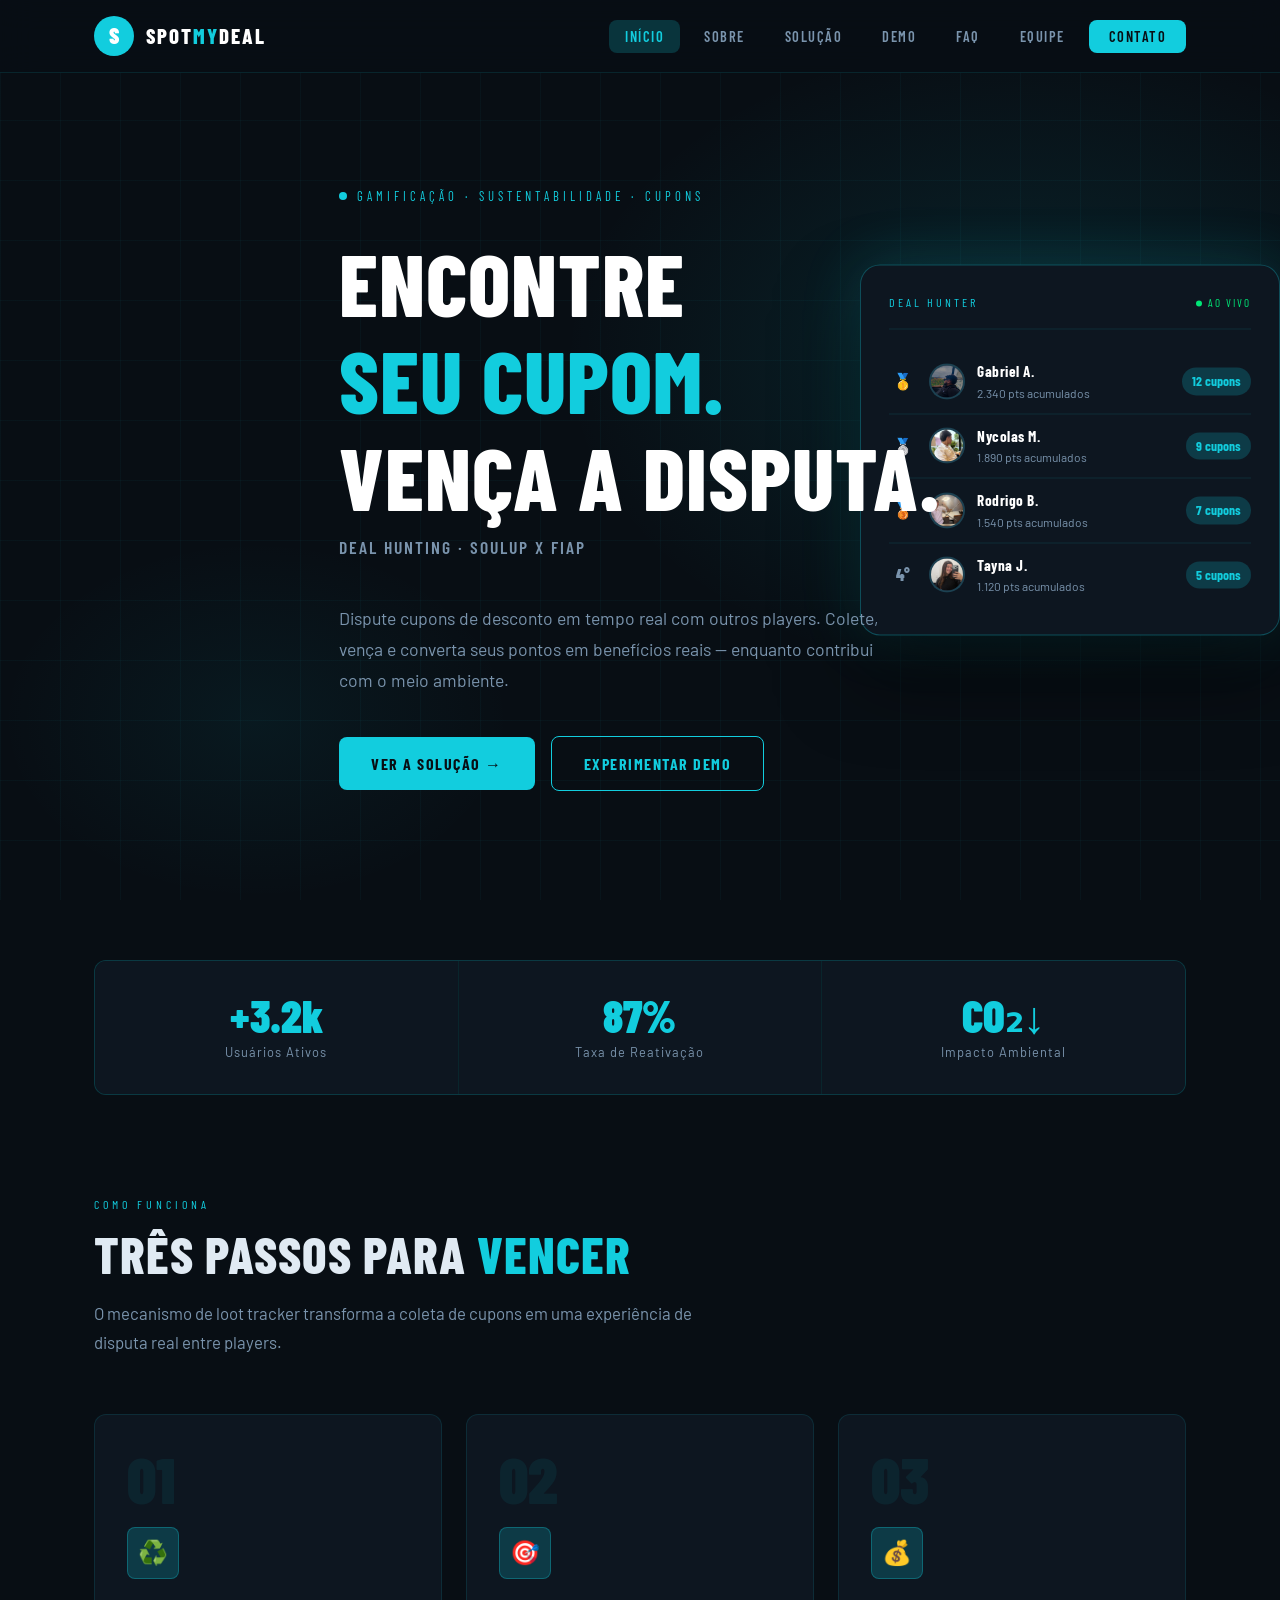
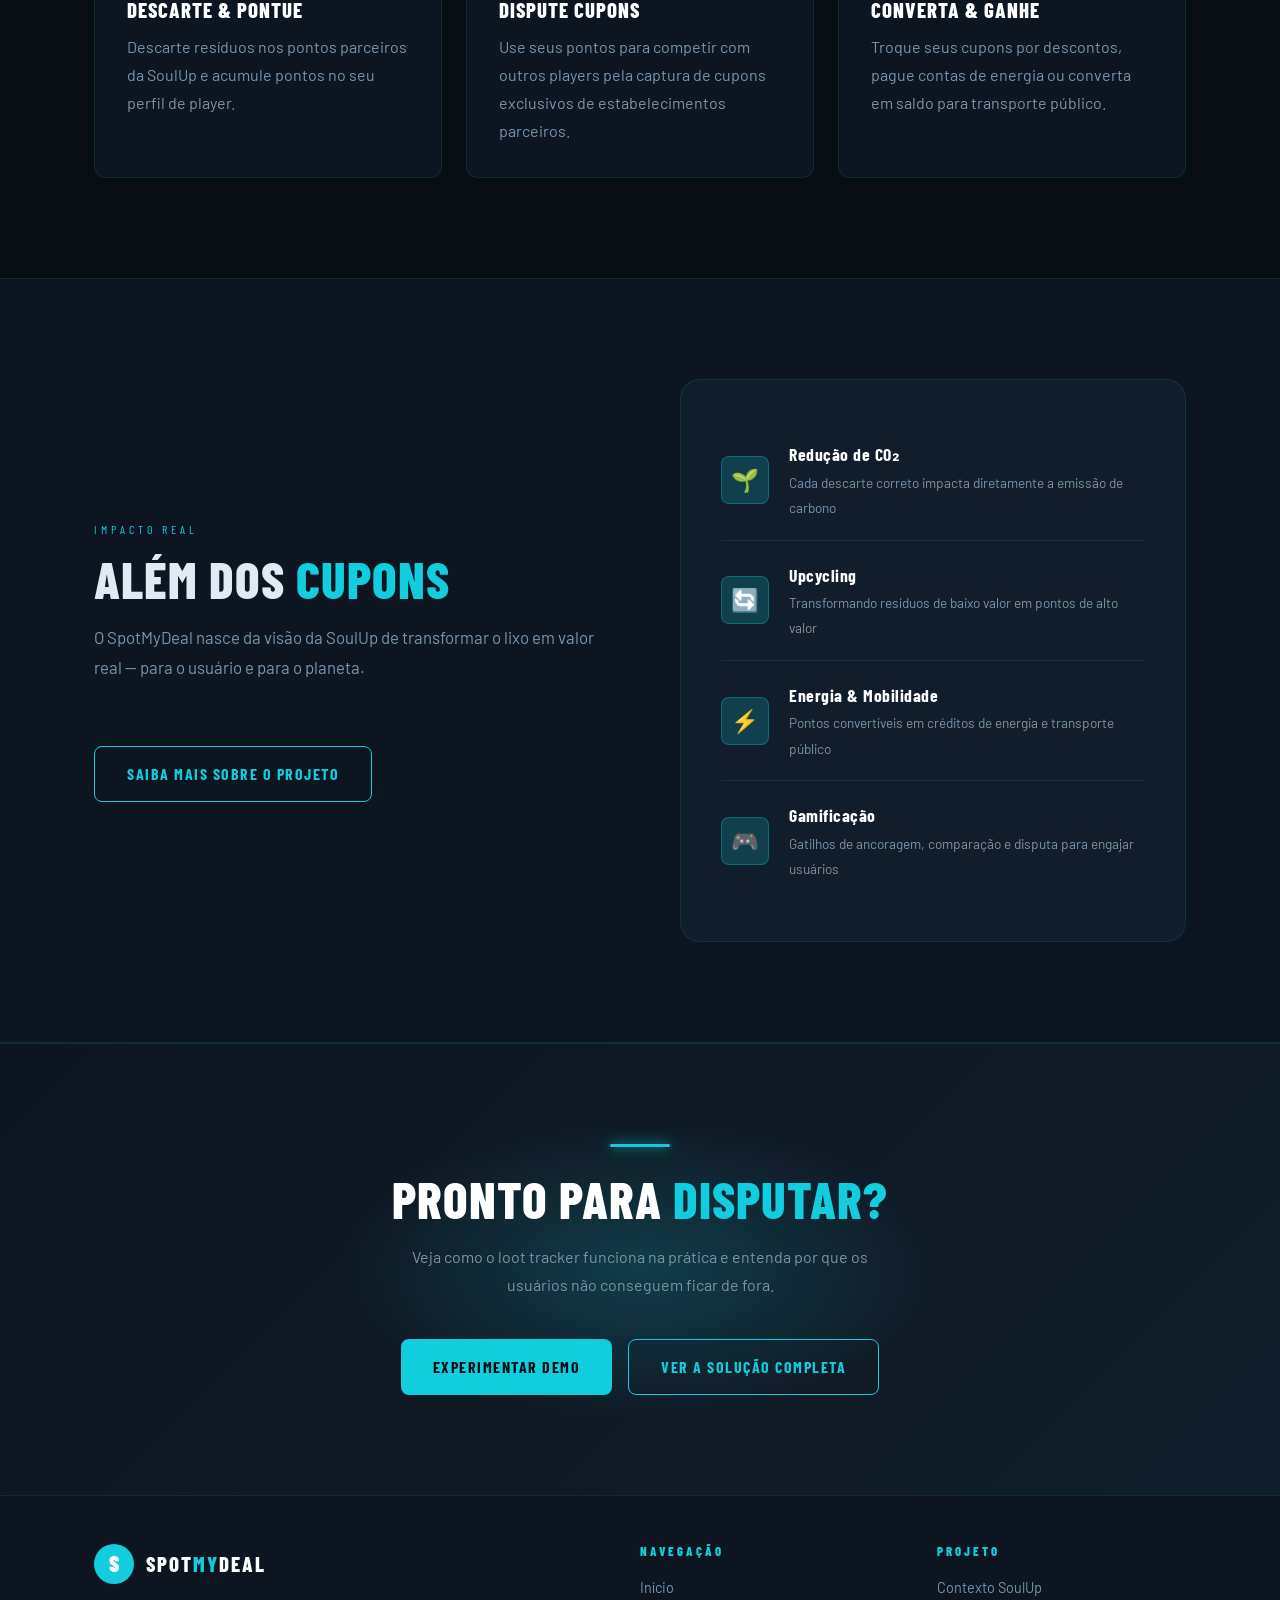
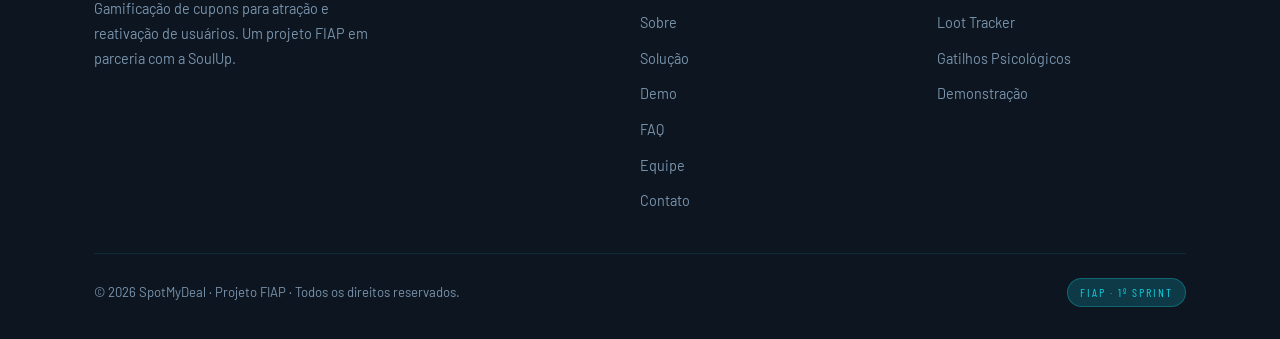
==== index.html @ 205b9bf7 "Feat: correção de pequenos codigos" ====
<!DOCTYPE html>
<html lang="pt-BR">

<head>
  <meta charset="UTF-8" />
  <meta name="viewport" content="width=device-width, initial-scale=1.0" />
  <meta name="description"
    content="SpotMyDeal — Encontre seu cupom. Gamificação de cupons de desconto com loot tracker. Projeto FIAP x SoulUp." />
  <title>SpotMyDeal — Encontre Seu Cupom</title>
  <link rel="stylesheet" href="css/style.css" />
  <link rel="stylesheet" href="css/responsive.css" />
  <style>
    /* === HERO === */
    .hero {
      min-height: 100vh;
      display: flex;
      align-items: center;
      position: relative;
      overflow: hidden;
      background: var(--dark);
      padding-top: 72px;
    }

    .hero-bg {
      position: absolute;
      inset: 0;
      background:
        radial-gradient(ellipse 60% 60% at 80% 40%, rgba(18, 205, 222, 0.12) 0%, transparent 60%),
        radial-gradient(ellipse 40% 40% at 20% 80%, rgba(18, 205, 222, 0.06) 0%, transparent 50%);
      pointer-events: none;
    }

    .hero-grid-bg {
      position: absolute;
      inset: 0;
      background-image:
        linear-gradient(rgba(18, 205, 222, 0.04) 1px, transparent 1px),
        linear-gradient(90deg, rgba(18, 205, 222, 0.04) 1px, transparent 1px);
      background-size: 60px 60px;
      pointer-events: none;
    }

    .hero-content {
      position: relative;
      z-index: 2;
      max-width: 700px;
    }

    .hero-eyebrow {
      display: inline-flex;
      align-items: center;
      gap: 10px;
      margin-bottom: 28px;
    }

    .hero-dot {
      width: 8px;
      height: 8px;
      background: var(--cyan);
      border-radius: 50%;
      animation: pulse 2s infinite;
    }

    @keyframes pulse {

      0%,
      100% {
        box-shadow: 0 0 0 0 var(--cyan-glow-strong);
      }

      50% {
        box-shadow: 0 0 0 8px transparent;
      }
    }

    .hero-eyebrow span {
      font-family: var(--font-display);
      font-size: 0.8rem;
      letter-spacing: 4px;
      color: var(--cyan);
      text-transform: uppercase;
    }

    .hero h1 {
      margin-bottom: 8px;
      color: var(--white);
    }

    .hero h1 .highlight {
      color: var(--cyan);
      position: relative;
    }

    .hero-sub {
      font-size: 1.3rem;
      font-family: var(--font-display);
      font-weight: 600;
      color: var(--text-muted);
      letter-spacing: 2px;
      text-transform: uppercase;
      margin-bottom: 24px;
    }

    .hero p {
      font-size: 1.1rem;
      max-width: 560px;
      margin-bottom: 40px;
    }

    .hero-actions {
      display: flex;
      align-items: center;
      gap: 16px;
      flex-wrap: wrap;
    }

    /* FLOATING CARD */
    .hero-visual {
      position: absolute;
      right: 0;
      top: 50%;
      transform: translateY(-50%);
      width: 420px;
      z-index: 1;
    }

    .loot-card {
      background: var(--dark2);
      border: 1px solid var(--border-strong);
      border-radius: var(--radius-lg);
      padding: 28px;
      box-shadow: 0 40px 80px rgba(0, 0, 0, 0.5), 0 0 60px var(--cyan-glow);
      animation: float 4s ease-in-out infinite;
    }

    @keyframes float {

      0%,
      100% {
        transform: translateY(0);
      }

      50% {
        transform: translateY(-12px);
      }
    }

    .loot-header {
      display: flex;
      align-items: center;
      justify-content: space-between;
      margin-bottom: 20px;
      padding-bottom: 16px;
      border-bottom: 1px solid var(--border);
    }

    .loot-title {
      font-family: var(--font-display);
      font-size: 0.75rem;
      letter-spacing: 3px;
      color: var(--cyan);
      text-transform: uppercase;
    }

    .loot-live {
      display: flex;
      align-items: center;
      gap: 6px;
      font-family: var(--font-display);
      font-size: 0.7rem;
      letter-spacing: 2px;
      color: #00e676;
      text-transform: uppercase;
    }

    .loot-live::before {
      content: '';
      width: 6px;
      height: 6px;
      background: #00e676;
      border-radius: 50%;
      animation: pulse 1.5s infinite;
    }

    .player-row {
      display: flex;
      align-items: center;
      gap: 12px;
      padding: 10px 0;
      border-bottom: 1px solid var(--border);
    }

    .player-row:last-child {
      border-bottom: none;
    }

    .player-rank {
      font-family: var(--font-display);
      font-size: 1rem;
      font-weight: 900;
      width: 28px;
      text-align: center;
    }

    .rank-1 {
      color: #ffd740;
    }

    .rank-2 {
      color: #b0bec5;
    }

    .rank-3 {
      color: #ff8a65;
    }

    .rank-other {
      color: var(--text-muted);
    }

    .player-avatar {
      width: 36px;
      height: 36px;
      border-radius: 50%;
      background: var(--gray);
      border: 2px solid var(--border);
      display: flex;
      align-items: center;
      justify-content: center;
      font-family: var(--font-display);
      font-size: 0.9rem;
      font-weight: 700;
      color: var(--cyan);
      flex-shrink: 0;
    }

    .player-info {
      flex: 1;
    }

    .player-name {
      font-family: var(--font-display);
      font-size: 0.95rem;
      font-weight: 700;
      color: var(--white);
      letter-spacing: 0.5px;
    }

    .player-pts {
      font-size: 0.75rem;
      color: var(--text-muted);
    }

    .player-cupons {
      font-family: var(--font-display);
      font-size: 0.85rem;
      font-weight: 700;
      color: var(--cyan);
      background: var(--cyan-glow);
      padding: 3px 10px;
      border-radius: 20px;
      white-space: nowrap;
    }

    /* STATS */
    .hero-stats {
      display: grid;
      grid-template-columns: repeat(3, 1fr);
      gap: 1px;
      background: var(--border);
      border: 1px solid var(--border);
      border-radius: var(--radius);
      overflow: hidden;
      margin-top: 60px;
    }

    .stat-item {
      background: var(--dark2);
      padding: 32px 24px;
      text-align: center;
    }

    .stat-num {
      font-family: var(--font-display);
      font-size: 2.8rem;
      font-weight: 900;
      color: var(--cyan);
      line-height: 1;
      display: block;
    }

    .stat-label {
      font-size: 0.8rem;
      color: var(--text-muted);
      letter-spacing: 1px;
      margin-top: 4px;
      display: block;
    }

    /* COMO FUNCIONA */
    .how-grid {
      display: grid;
      grid-template-columns: repeat(3, 1fr);
      gap: 24px;
    }

    .how-card {
      background: var(--dark2);
      border: 1px solid var(--border);
      border-radius: var(--radius);
      padding: 32px;
      position: relative;
      overflow: hidden;
      transition: all var(--transition);
    }

    .how-card::before {
      content: '';
      position: absolute;
      top: 0;
      left: 0;
      right: 0;
      height: 2px;
      background: var(--cyan);
      transform: scaleX(0);
      transition: transform var(--transition);
    }

    .how-card:hover::before {
      transform: scaleX(1);
    }

    .how-card:hover {
      border-color: var(--border-strong);
      transform: translateY(-4px);
    }

    .how-num {
      font-family: var(--font-display);
      font-size: 4rem;
      font-weight: 900;
      color: rgba(18, 205, 222, 0.08);
      line-height: 1;
      margin-bottom: 16px;
    }

    .how-card h3 {
      font-size: 1.3rem;
      margin-bottom: 12px;
      color: var(--white);
    }

    /* IMPACTO */
    .impact-section {
      background: var(--dark2);
      border-top: 1px solid var(--border);
      border-bottom: 1px solid var(--border);
    }

    .impact-grid {
      display: grid;
      grid-template-columns: 1fr 1fr;
      gap: 80px;
      align-items: center;
    }

    .impact-visual {
      background: var(--dark3);
      border: 1px solid var(--border);
      border-radius: var(--radius-lg);
      padding: 40px;
    }

    .impact-item {
      display: flex;
      align-items: center;
      gap: 20px;
      padding: 20px 0;
      border-bottom: 1px solid var(--border);
    }

    .impact-item:last-child {
      border-bottom: none;
    }

    .impact-icon {
      width: 48px;
      height: 48px;
      background: var(--cyan-glow);
      border: 1px solid var(--border-strong);
      border-radius: var(--radius-sm);
      display: flex;
      align-items: center;
      justify-content: center;
      font-size: 1.4rem;
      flex-shrink: 0;
    }

    .impact-info strong {
      display: block;
      font-family: var(--font-display);
      font-size: 1.1rem;
      font-weight: 700;
      color: var(--white);
      letter-spacing: 0.5px;
    }

    .impact-info span {
      font-size: 0.85rem;
      color: var(--text-muted);
    }

    /* CTA FINAL */
    .cta-section {
      background: linear-gradient(135deg, var(--dark2) 0%, var(--dark3) 100%);
      border-top: 1px solid var(--border);
      text-align: center;
      position: relative;
      overflow: hidden;
    }

    .cta-section::before {
      content: '';
      position: absolute;
      top: 50%;
      left: 50%;
      transform: translate(-50%, -50%);
      width: 600px;
      height: 300px;
      background: radial-gradient(ellipse, var(--cyan-glow) 0%, transparent 70%);
      pointer-events: none;
    }

    .cta-section .container {
      position: relative;
      z-index: 1;
    }

    @media (max-width: 991px) {
      .hero-visual {
        display: none;
      }

      .how-grid {
        grid-template-columns: 1fr;
      }

      .impact-grid {
        grid-template-columns: 1fr;
        gap: 40px;
      }

      .hero-stats {
        grid-template-columns: 1fr;
      }
    }

    @media (max-width: 480px) {
      .hero-stats {
        grid-template-columns: 1fr;
      }
    }
  </style>
</head>

<body>

  <!-- NAVBAR -->
  <nav class="navbar">
    <div class="container">
      <div class="navbar-inner">
        <a href="index.html" class="nav-logo">
          <div class="nav-logo-icon">S</div>
          <span class="nav-logo-text">Spot<span>My</span>Deal</span>
        </a>
        <ul class="nav-links">
          <li><a href="index.html" class="active">Início</a></li>
          <li><a href="sobre.html">Sobre</a></li>
          <li><a href="solucao.html">Solução</a></li>
          <li><a href="demo.html">Demo</a></li>
          <li><a href="faq.html">FAQ</a></li>
          <li><a href="integrantes.html">Equipe</a></li>
          <li><a href="contato.html" class="nav-cta">Contato</a></li>
        </ul>
        <button class="hamburger" aria-label="Menu">
          <span></span><span></span><span></span>
        </button>
      </div>
    </div>
    <div class="mobile-nav">
      <a href="index.html">Início</a>
      <a href="sobre.html">Sobre</a>
      <a href="solucao.html">Solução</a>
      <a href="demo.html">Demo</a>
      <a href="faq.html">FAQ</a>
      <a href="integrantes.html">Equipe</a>
      <a href="contato.html">Contato</a>
    </div>
  </nav>

  <main>

    <!-- HERO -->
    <section class="hero">
      <div class="hero-bg"></div>
      <div class="hero-grid-bg"></div>
      <div class="container">
        <div class="hero-content">
          <div class="hero-eyebrow">
            <div class="hero-dot"></div>
            <span>Gamificação · Sustentabilidade · Cupons</span>
          </div>
          <h1>Encontre<br><span class="highlight">Seu Cupom.</span><br>Vença a Disputa.</h1>
          <p class="hero-sub">DEAL HUNTING · SoulUp x FIAP</p>
          <p>Dispute cupons de desconto em tempo real com outros players. Colete, vença e converta seus pontos em
            benefícios reais — enquanto contribui com o meio ambiente.</p>
          <div class="hero-actions">
            <a href="solucao.html" class="btn btn-primary">Ver a Solução →</a>
            <a href="demo.html" class="btn btn-outline">Experimentar Demo</a>
          </div>
        </div>

        <!-- Floating leaderboard card -->
        <div class="hero-visual">
          <div class="loot-card">
            <div class="loot-header">
              <span class="loot-title">Deal Hunter</span>
              <span class="loot-live">Ao vivo</span>
            </div>
            <div class="player-row">
              <span class="player-rank rank-1">🥇</span>
              <img class="player-avatar" src="img/EU.jpeg" alt="Avatar do usuário">
              <div class="player-info">
                <div class="player-name">Gabriel A.</div>
                <div class="player-pts">2.340 pts acumulados</div>
              </div>

              <span class="player-cupons">12 cupons</span>
            </div>
            <div class="player-row">
              <span class="player-rank rank-2">🥈</span>
              <img class="player-avatar" src="img/escobar.png" alt="Avatar do usuário">
              <div class="player-info">
                <div class="player-name">Nycolas M.</div>
                <div class="player-pts">1.890 pts acumulados</div>
              </div>
              <span class="player-cupons">9 cupons</span>
            </div>
            <div class="player-row">
              <span class="player-rank rank-3">🥉</span>
              <img class="player-avatar" src="img/rodrigo.png" alt="Avatar do usuário">
              <div class="player-info">
                <div class="player-name">Rodrigo B.</div>
                <div class="player-pts">1.540 pts acumulados</div>
              </div>
              <span class="player-cupons">7 cupons</span>
            </div>
            <div class="player-row">
              <span class="player-rank rank-other">4°</span>
              <img class="player-avatar" src="img/tay.png" alt="Avatar do usuário">
              <div class="player-info">
                <div class="player-name">Tayna J.</div>
                <div class="player-pts">1.120 pts acumulados</div>
              </div>
              <span class="player-cupons">5 cupons</span>
            </div>
          </div>
        </div>
      </div>
    </section>

    <!-- STATS -->
    <section style="padding: 0;">
      <div class="container">
        <div class="hero-stats">
          <div class="stat-item">
            <span class="stat-num">+3.2k</span>
            <span class="stat-label">Usuários Ativos</span>
          </div>
          <div class="stat-item">
            <span class="stat-num">87%</span>
            <span class="stat-label">Taxa de Reativação</span>
          </div>
          <div class="stat-item">
            <span class="stat-num">CO₂↓</span>
            <span class="stat-label">Impacto Ambiental</span>
          </div>
        </div>
      </div>
    </section>

    <!-- COMO FUNCIONA -->
    <section class="section">
      <div class="container">
        <span class="section-label">Como funciona</span>
        <h2 class="section-title">Três passos para <span>vencer</span></h2>
        <p class="section-desc">O mecanismo de loot tracker transforma a coleta de cupons em uma experiência de disputa
          real entre players.</p>
        <div class="how-grid grid-3">
          <div class="how-card">
            <div class="how-num">01</div>
            <div class="card-icon">♻️</div>
            <h3>Descarte & Pontue</h3>
            <p>Descarte resíduos nos pontos parceiros da SoulUp e acumule pontos no seu perfil de player.</p>
          </div>
          <div class="how-card">
            <div class="how-num">02</div>
            <div class="card-icon">🎯</div>
            <h3>Dispute Cupons</h3>
            <p>Use seus pontos para competir com outros players pela captura de cupons exclusivos de estabelecimentos
              parceiros.</p>
          </div>
          <div class="how-card">
            <div class="how-num">03</div>
            <div class="card-icon">💰</div>
            <h3>Converta & Ganhe</h3>
            <p>Troque seus cupons por descontos, pague contas de energia ou converta em saldo para transporte público.
            </p>
          </div>
        </div>
      </div>
    </section>

    <!-- IMPACTO REAL -->
    <section class="section impact-section">
      <div class="container">
        <div class="impact-grid">
          <div>
            <span class="section-label">Impacto Real</span>
            <h2 class="section-title">Além dos <span>cupons</span></h2>
            <p class="section-desc">O SpotMyDeal nasce da visão da SoulUp de transformar o lixo em valor real — para o
              usuário e para o planeta.</p>
            <a href="sobre.html" class="btn btn-outline" style="margin-top: 8px;">Saiba mais sobre o projeto</a>
          </div>
          <div class="impact-visual">
            <div class="impact-item">
              <div class="impact-icon">🌱</div>
              <div class="impact-info">
                <strong>Redução de CO₂</strong>
                <span>Cada descarte correto impacta diretamente a emissão de carbono</span>
              </div>
            </div>
            <div class="impact-item">
              <div class="impact-icon">🔄</div>
              <div class="impact-info">
                <strong>Upcycling</strong>
                <span>Transformando resíduos de baixo valor em pontos de alto valor</span>
              </div>
            </div>
            <div class="impact-item">
              <div class="impact-icon">⚡</div>
              <div class="impact-info">
                <strong>Energia & Mobilidade</strong>
                <span>Pontos convertíveis em créditos de energia e transporte público</span>
              </div>
            </div>
            <div class="impact-item">
              <div class="impact-icon">🎮</div>
              <div class="impact-info">
                <strong>Gamificação</strong>
                <span>Gatilhos de ancoragem, comparação e disputa para engajar usuários</span>
              </div>
            </div>
          </div>
        </div>
      </div>
    </section>

    <!-- CTA FINAL -->
    <section class="section cta-section">
      <div class="container">
        <div class="glow-line" style="margin: 0 auto 24px;"></div>
        <h2 class="section-title" style="color: var(--white);">Pronto para <span>disputar?</span></h2>
        <p style="margin: 0 auto 40px; max-width: 500px;">Veja como o loot tracker funciona na prática e entenda por que
          os usuários não conseguem ficar de fora.</p>
        <div style="display: flex; gap: 16px; justify-content: center; flex-wrap: wrap;">
          <a href="demo.html" class="btn btn-primary">Experimentar Demo</a>
          <a href="solucao.html" class="btn btn-outline">Ver a Solução Completa</a>
        </div>
      </div>
    </section>

  </main>

  <!-- FOOTER -->
  <footer>
    <div class="container">
      <div class="footer-grid">
        <div class="footer-brand">
          <a href="index.html" class="nav-logo" style="margin-bottom: 0;">
            <div class="nav-logo-icon">S</div>
            <span class="nav-logo-text">Spot<span>My</span>Deal</span>
          </a>
          <p>Gamificação de cupons para atração e reativação de usuários. Um projeto FIAP em parceria com a SoulUp.</p>
        </div>
        <div class="footer-col">
          <h4>Navegação</h4>
          <ul>
            <li><a href="index.html">Início</a></li>
            <li><a href="sobre.html">Sobre</a></li>
            <li><a href="solucao.html">Solução</a></li>
            <li><a href="demo.html">Demo</a></li>
            <li><a href="faq.html">FAQ</a></li>
            <li><a href="integrantes.html">Equipe</a></li>
            <li><a href="contato.html">Contato</a></li>
          </ul>
        </div>
        <div class="footer-col">
          <h4>Projeto</h4>
          <ul>
            <li><a href="sobre.html#contexto">Contexto SoulUp</a></li>
            <li><a href="solucao.html#mecanismo">Loot Tracker</a></li>
            <li><a href="solucao.html#gatilhos">Gatilhos Psicológicos</a></li>
            <li><a href="demo.html">Demonstração</a></li>
          </ul>
        </div>
      </div>
      <div class="footer-bottom">
        <p style="color: var(--text-muted);">© 2026 SpotMyDeal · Projeto FIAP · Todos os direitos reservados.</p>
        <span class="footer-badge">FIAP · 1º SPRINT</span>
      </div>
    </div>
  </footer>

  <script src="js/main.js"></script>
</body>

</html>
---- css/style.css ----
/* ============================================
   SPOTMYDEAL — Global Styles
   Paleta: #12cdde (ciano) + #ffffff (branco)
   Fundo: #080e14 (dark navy)
   ============================================ */

@import url('https://fonts.googleapis.com/css2?family=Barlow+Condensed:wght@400;600;700;800;900&family=Barlow:wght@300;400;500;600&display=swap');

/* === VARIÁVEIS === */
:root {
  --cyan: #12cdde;
  --cyan-dark: #0ea8b7;
  --cyan-glow: rgba(18, 205, 222, 0.2);
  --cyan-glow-strong: rgba(18, 205, 222, 0.4);
  --white: #ffffff;
  --dark: #080e14;
  --dark2: #0d1620;
  --dark3: #111d2a;
  --dark4: #162030;
  --gray: #1e2d3d;
  --gray2: #2a3f55;
  --text: #e0eaf3;
  --text-muted: #7a94ad;
  --border: rgba(18, 205, 222, 0.12);
  --border-strong: rgba(18, 205, 222, 0.3);

  --font-display: 'Barlow Condensed', sans-serif;
  --font-body: 'Barlow', sans-serif;

  --radius: 12px;
  --radius-sm: 8px;
  --radius-lg: 20px;
  --transition: 0.25s ease;
}

/* === RESET === */
*, *::before, *::after {
  margin: 0;
  padding: 0;
  box-sizing: border-box;
}

html { scroll-behavior: smooth; }

body {
  font-family: var(--font-body);
  background: var(--dark);
  color: var(--text);
  line-height: 1.6;
  overflow-x: hidden;
}

img { max-width: 100%; display: block; }
a { text-decoration: none; color: inherit; }
ul { list-style: none; }

/* === TIPOGRAFIA === */
h1, h2, h3, h4 {
  font-family: var(--font-display);
  font-weight: 800;
  line-height: 1.1;
  text-transform: uppercase;
  letter-spacing: 1px;
}

h1 { font-size: clamp(2.8rem, 7vw, 5.5rem); }
h2 { font-size: clamp(2rem, 4vw, 3.2rem); }
h3 { font-size: clamp(1.4rem, 2.5vw, 2rem); }
h4 { font-size: 1.2rem; }

p { font-size: 1rem; color: var(--text-muted); line-height: 1.75; }

/* === UTILITÁRIOS === */
.container {
  max-width: 1140px;
  margin: 0 auto;
  padding: 0 24px;
}

.section {
  padding: 100px 0;
}

.section-label {
  font-family: var(--font-display);
  font-size: 0.75rem;
  letter-spacing: 4px;
  color: var(--cyan);
  text-transform: uppercase;
  margin-bottom: 12px;
  display: block;
}

.section-title {
  margin-bottom: 16px;
}

.section-title span { color: var(--cyan); }

.section-desc {
  font-size: 1.05rem;
  max-width: 600px;
  margin-bottom: 56px;
}

.text-center { text-align: center; }
.text-center .section-desc { margin-left: auto; margin-right: auto; }

/* === BOTÕES === */
.btn {
  display: inline-flex;
  align-items: center;
  gap: 10px;
  padding: 14px 32px;
  border-radius: var(--radius-sm);
  font-family: var(--font-display);
  font-size: 1rem;
  font-weight: 700;
  letter-spacing: 1.5px;
  text-transform: uppercase;
  cursor: pointer;
  border: none;
  transition: all var(--transition);
}

.btn-primary {
  background: var(--cyan);
  color: var(--dark);
}

.btn-primary:hover {
  background: var(--white);
  transform: translateY(-2px);
  box-shadow: 0 0 30px var(--cyan-glow-strong);
}

.btn-outline {
  background: transparent;
  color: var(--cyan);
  border: 1.5px solid var(--cyan);
}

.btn-outline:hover {
  background: var(--cyan-glow);
  transform: translateY(-2px);
}

/* === NAVBAR === */
.navbar {
  position: fixed;
  top: 0;
  left: 0;
  right: 0;
  z-index: 1000;
  background: rgba(8, 14, 20, 0.9);
  backdrop-filter: blur(16px);
  border-bottom: 1px solid var(--border);
  transition: all var(--transition);
}

.navbar-inner {
  display: flex;
  align-items: center;
  justify-content: space-between;
  height: 72px;
}

.nav-logo {
  display: flex;
  align-items: center;
  gap: 12px;
}

.nav-logo-icon {
  width: 40px;
  height: 40px;
  background: var(--cyan);
  border-radius: 50%;
  display: flex;
  align-items: center;
  justify-content: center;
  font-family: var(--font-display);
  font-size: 1.4rem;
  font-weight: 900;
  color: var(--white);
}

.nav-logo-text {
  font-family: var(--font-display);
  font-size: 1.3rem;
  font-weight: 800;
  letter-spacing: 2px;
  color: var(--white);
  text-transform: uppercase;
}

.nav-logo-text span { color: var(--cyan); }

.nav-links {
  display: flex;
  align-items: center;
  gap: 8px;
}

.nav-links a {
  padding: 8px 16px;
  font-family: var(--font-display);
  font-size: 0.9rem;
  font-weight: 600;
  letter-spacing: 1.5px;
  text-transform: uppercase;
  color: var(--text-muted);
  border-radius: var(--radius-sm);
  transition: all var(--transition);
}

.nav-links a:hover,
.nav-links a.active {
  color: var(--cyan);
  background: var(--cyan-glow);
}

.nav-cta {
  background: var(--cyan) !important;
  color: var(--dark) !important;
  padding: 8px 20px !important;
}

.nav-cta:hover {
  background: var(--white) !important;
  transform: none;
}

/* HAMBURGUER */
.hamburger {
  display: none;
  flex-direction: column;
  gap: 5px;
  cursor: pointer;
  padding: 8px;
  background: none;
  border: none;
}

.hamburger span {
  display: block;
  width: 24px;
  height: 2px;
  background: var(--cyan);
  border-radius: 2px;
  transition: all var(--transition);
}

.hamburger.open span:nth-child(1) { transform: translateY(7px) rotate(45deg); }
.hamburger.open span:nth-child(2) { opacity: 0; }
.hamburger.open span:nth-child(3) { transform: translateY(-7px) rotate(-45deg); }

/* MOBILE NAV */
.mobile-nav {
  display: none;
  flex-direction: column;
  background: var(--dark2);
  border-top: 1px solid var(--border);
  padding: 16px 24px;
  gap: 4px;
}

.mobile-nav.open { display: flex; }

.mobile-nav a {
  padding: 12px 16px;
  font-family: var(--font-display);
  font-size: 1rem;
  font-weight: 700;
  letter-spacing: 2px;
  text-transform: uppercase;
  color: var(--text-muted);
  border-radius: var(--radius-sm);
  transition: all var(--transition);
}

.mobile-nav a:hover { color: var(--cyan); background: var(--cyan-glow); }

/* === FOOTER === */
footer {
  background: var(--dark2);
  border-top: 1px solid var(--border);
  padding: 48px 0 32px;
}

.footer-grid {
  display: grid;
  grid-template-columns: 2fr 1fr 1fr;
  gap: 48px;
  margin-bottom: 40px;
}

.footer-brand p {
  margin-top: 12px;
  font-size: 0.9rem;
  max-width: 280px;
}

.footer-col h4 {
  font-size: 0.8rem;
  letter-spacing: 3px;
  color: var(--cyan);
  margin-bottom: 16px;
  text-transform: uppercase;
}

.footer-col ul { display: flex; flex-direction: column; gap: 10px; }

.footer-col ul li a {
  font-size: 0.9rem;
  color: var(--text-muted);
  transition: color var(--transition);
}

.footer-col ul li a:hover { color: var(--cyan); }

.footer-bottom {
  border-top: 1px solid var(--border);
  padding-top: 24px;
  display: flex;
  align-items: center;
  justify-content: space-between;
  flex-wrap: wrap;
  gap: 12px;
}

.footer-bottom p { font-size: 0.82rem; margin: 0; }

.footer-badge {
  font-family: var(--font-display);
  font-size: 0.75rem;
  letter-spacing: 2px;
  color: var(--cyan);
  background: var(--cyan-glow);
  border: 1px solid var(--border-strong);
  padding: 4px 12px;
  border-radius: 20px;
}

/* === CARDS === */
.card {
  background: var(--dark2);
  border: 1px solid var(--border);
  border-radius: var(--radius);
  padding: 32px;
  transition: all var(--transition);
}

.card:hover {
  border-color: var(--border-strong);
  transform: translateY(-4px);
  box-shadow: 0 20px 40px rgba(0,0,0,0.3), 0 0 30px var(--cyan-glow);
}

.card-icon {
  width: 52px;
  height: 52px;
  background: var(--cyan-glow);
  border: 1px solid var(--border-strong);
  border-radius: var(--radius-sm);
  display: flex;
  align-items: center;
  justify-content: center;
  font-size: 1.5rem;
  margin-bottom: 20px;
}

/* === GLOW LINE === */
.glow-line {
  width: 60px;
  height: 3px;
  background: var(--cyan);
  border-radius: 2px;
  box-shadow: 0 0 12px var(--cyan);
  margin-bottom: 24px;
}

/* === BADGE === */
.badge {
  display: inline-flex;
  align-items: center;
  gap: 6px;
  padding: 6px 14px;
  background: var(--cyan-glow);
  border: 1px solid var(--border-strong);
  border-radius: 20px;
  font-family: var(--font-display);
  font-size: 0.75rem;
  font-weight: 700;
  letter-spacing: 2px;
  color: var(--cyan);
  text-transform: uppercase;
}

/* === PAGE HERO (interno) === */
.page-hero {
  padding: 160px 0 80px;
  background: linear-gradient(180deg, var(--dark2) 0%, var(--dark) 100%);
  border-bottom: 1px solid var(--border);
  position: relative;
  overflow: hidden;
}

.page-hero::before {
  content: '';
  position: absolute;
  top: -100px;
  right: -100px;
  width: 500px;
  height: 500px;
  background: radial-gradient(circle, var(--cyan-glow) 0%, transparent 70%);
  pointer-events: none;
}
---- css/responsive.css ----
/* ============================================
   SPOTMYDEAL — Responsividade
   Mobile: até 480px
   Tablet: 481px – 991px
   Desktop: 992px+
   ============================================ */

/* === TABLET (≥ 768px) === */
@media (max-width: 991px) {

  .section { padding: 72px 0; }

  /* FOOTER */
  .footer-grid {
    grid-template-columns: 1fr 1fr;
    gap: 32px;
  }

  .footer-brand { grid-column: 1 / -1; }

  /* NAVBAR */
  .nav-links { display: none; }
  .hamburger { display: flex; }

  /* GRIDS */
  .grid-3 { grid-template-columns: 1fr 1fr !important; }
  .grid-4 { grid-template-columns: 1fr 1fr !important; }
}

/* === MOBILE (≤ 480px) === */
@media (max-width: 480px) {

  .container { padding: 0 16px; }
  .section { padding: 56px 0; }

  h1 { font-size: 2.4rem; }
  h2 { font-size: 1.9rem; }
  h3 { font-size: 1.3rem; }

  /* FOOTER */
  .footer-grid { grid-template-columns: 1fr; gap: 24px; }
  .footer-bottom { flex-direction: column; text-align: center; }

  /* GRIDS */
  .grid-2,
  .grid-3,
  .grid-4 { grid-template-columns: 1fr !important; }

  /* HERO BUTTONS */
  .hero-actions {
    flex-direction: column;
    align-items: flex-start;
  }

  /* CARD */
  .card { padding: 24px; }

  /* INTEGRANTES */
  .member-links { flex-direction: column; }

  /* CONTATO */
  .contact-grid { grid-template-columns: 1fr !important; }

  /* FAQ */
  .faq-question { font-size: 1rem; }

  /* SOLUÇÃO */
  .loot-demo { grid-template-columns: 1fr !important; }
  .steps-grid { grid-template-columns: 1fr !important; }
}

/* === DESKTOP LARGE (≥ 1300px) === */
@media (min-width: 1300px) {
  .container { max-width: 1240px; }
}
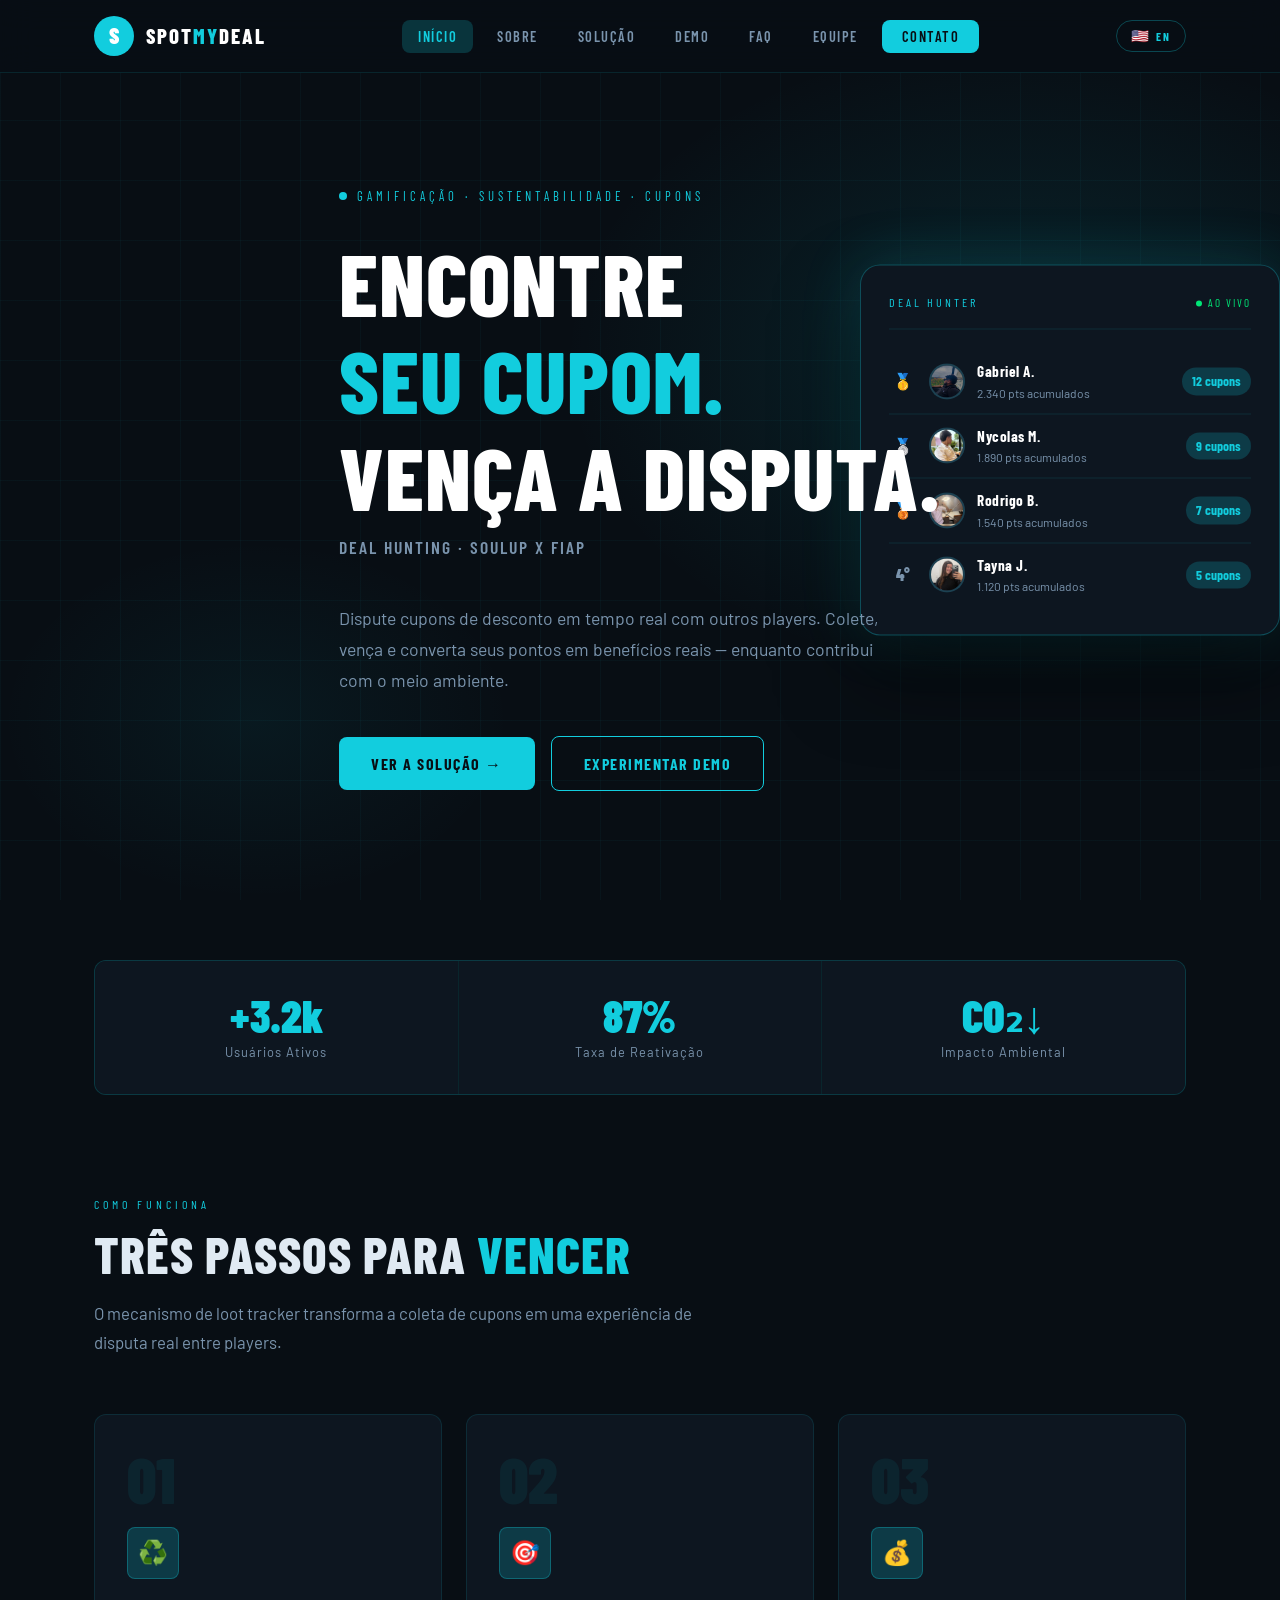
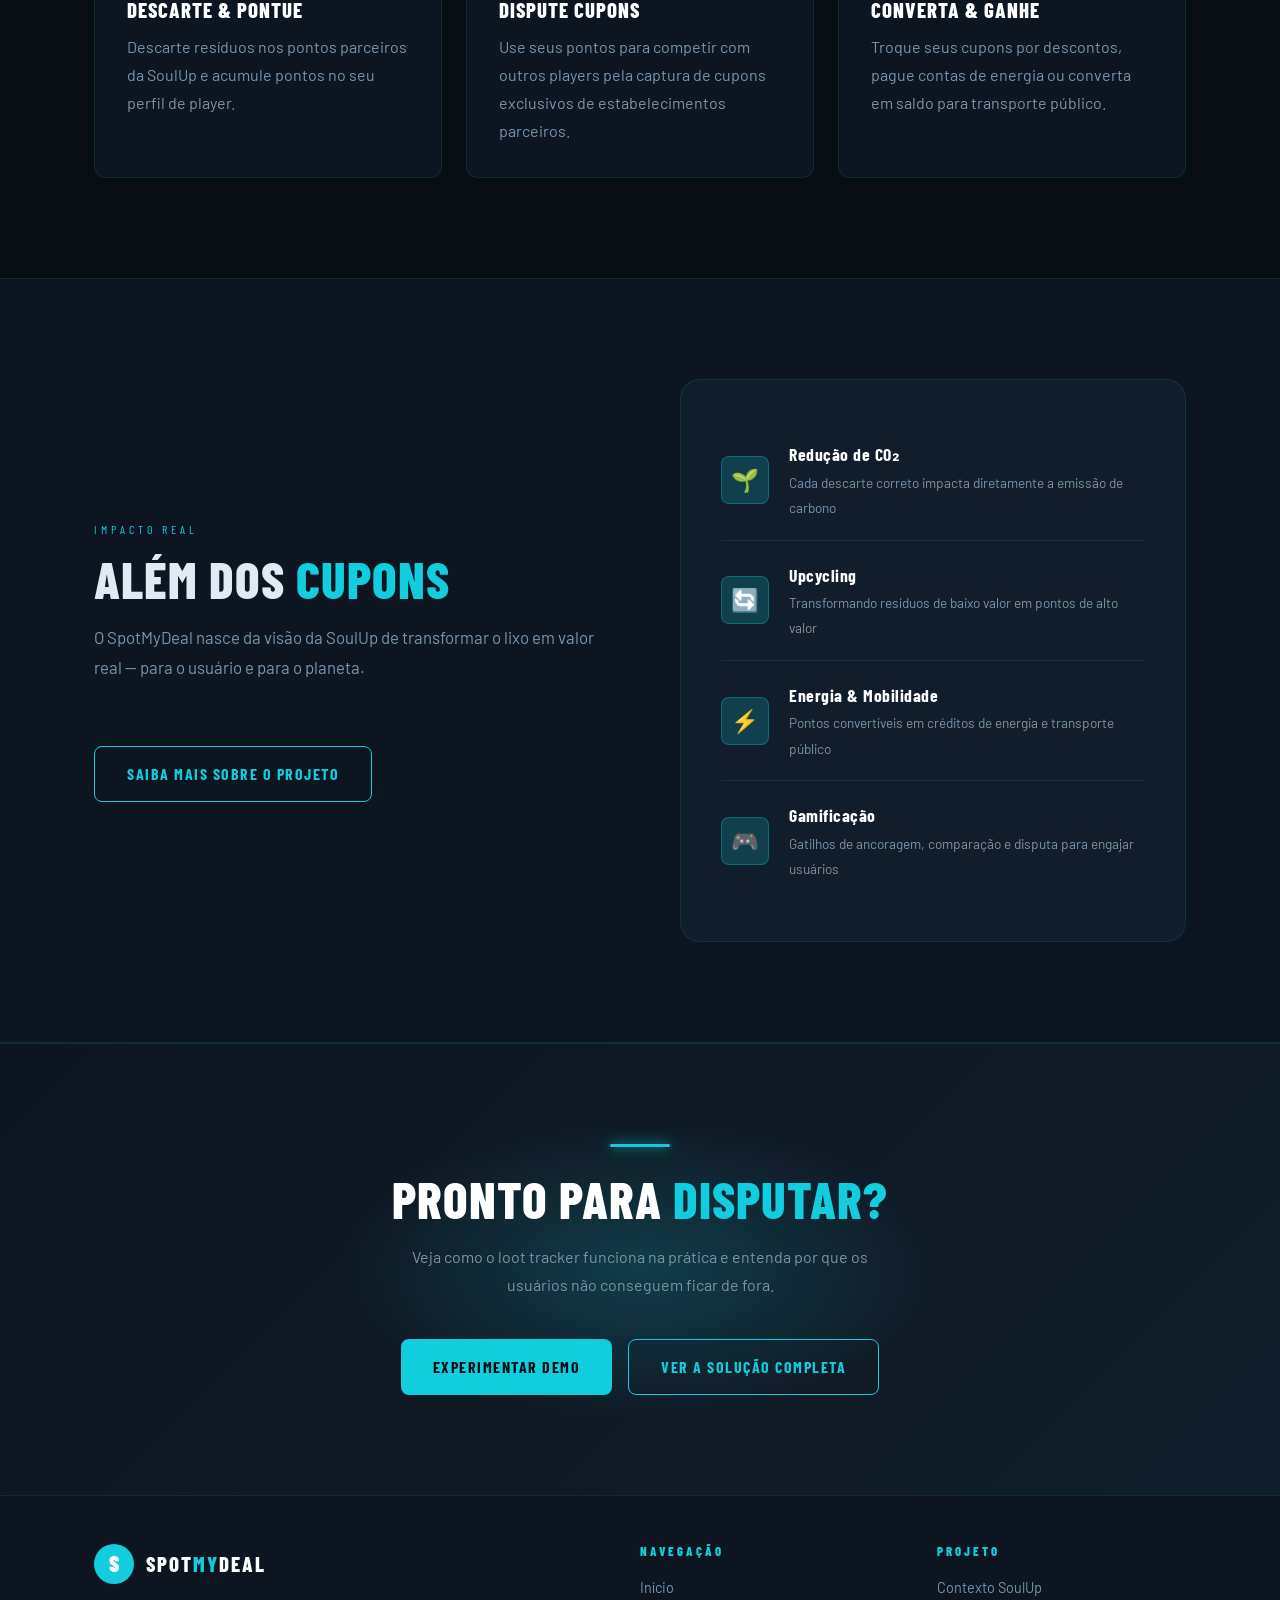
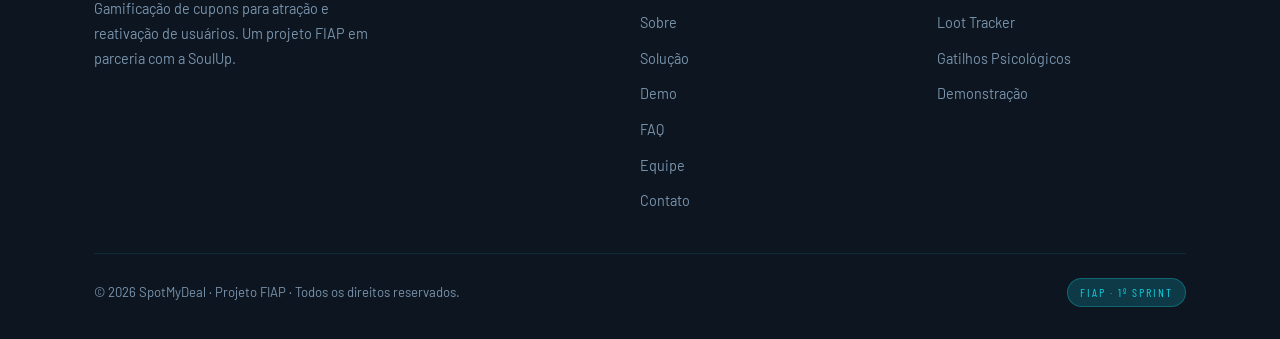
==== commit 887ee1b6: "ajuste de botoes" ====
--- a/index.html
+++ b/index.html
@@ -482,6 +482,7 @@
           <li><a href="integrantes.html">Equipe</a></li>
           <li><a href="contato.html" class="nav-cta">Contato</a></li>
         </ul>
+        <button id="lang-toggle" class="lang-toggle" onclick="toggleLang()"><span class="flag">🇺🇸</span><span class="lang-code">EN</span></button>
         <button class="hamburger" aria-label="Menu">
           <span></span><span></span><span></span>
         </button>
@@ -723,6 +724,7 @@
   </footer>
 
   <script src="js/main.js"></script>
+ 
 </body>
 
 </html>
--- a/css/style.css
+++ b/css/style.css
@@ -163,6 +163,7 @@
   align-items: center;
   justify-content: space-between;
   height: 72px;
+  gap: 12px;
 }
 
 .nav-logo {
@@ -281,6 +282,34 @@
 
 .mobile-nav a:hover { color: var(--cyan); background: var(--cyan-glow); }
 
+/* === LANG TOGGLE === */
+.lang-toggle {
+  display: inline-flex !important;
+  align-items: center;
+  gap: 6px;
+  padding: 6px 14px;
+  background: transparent;
+  border: 1.5px solid var(--border-strong);
+  border-radius: 20px;
+  color: var(--cyan);
+  font-family: var(--font-display);
+  font-size: 0.78rem;
+  font-weight: 700;
+  letter-spacing: 1.5px;
+  cursor: pointer;
+  transition: all var(--transition);
+  text-transform: uppercase;
+  flex-shrink: 0;
+}
+
+.lang-toggle:hover {
+  background: var(--cyan-glow);
+  border-color: var(--cyan);
+}
+
+.lang-toggle .flag { font-size: 0.9rem; }
+.lang-toggle .lang-code { font-size: 0.72rem; letter-spacing: 2px; }
+
 /* === FOOTER === */
 footer {
   background: var(--dark2);
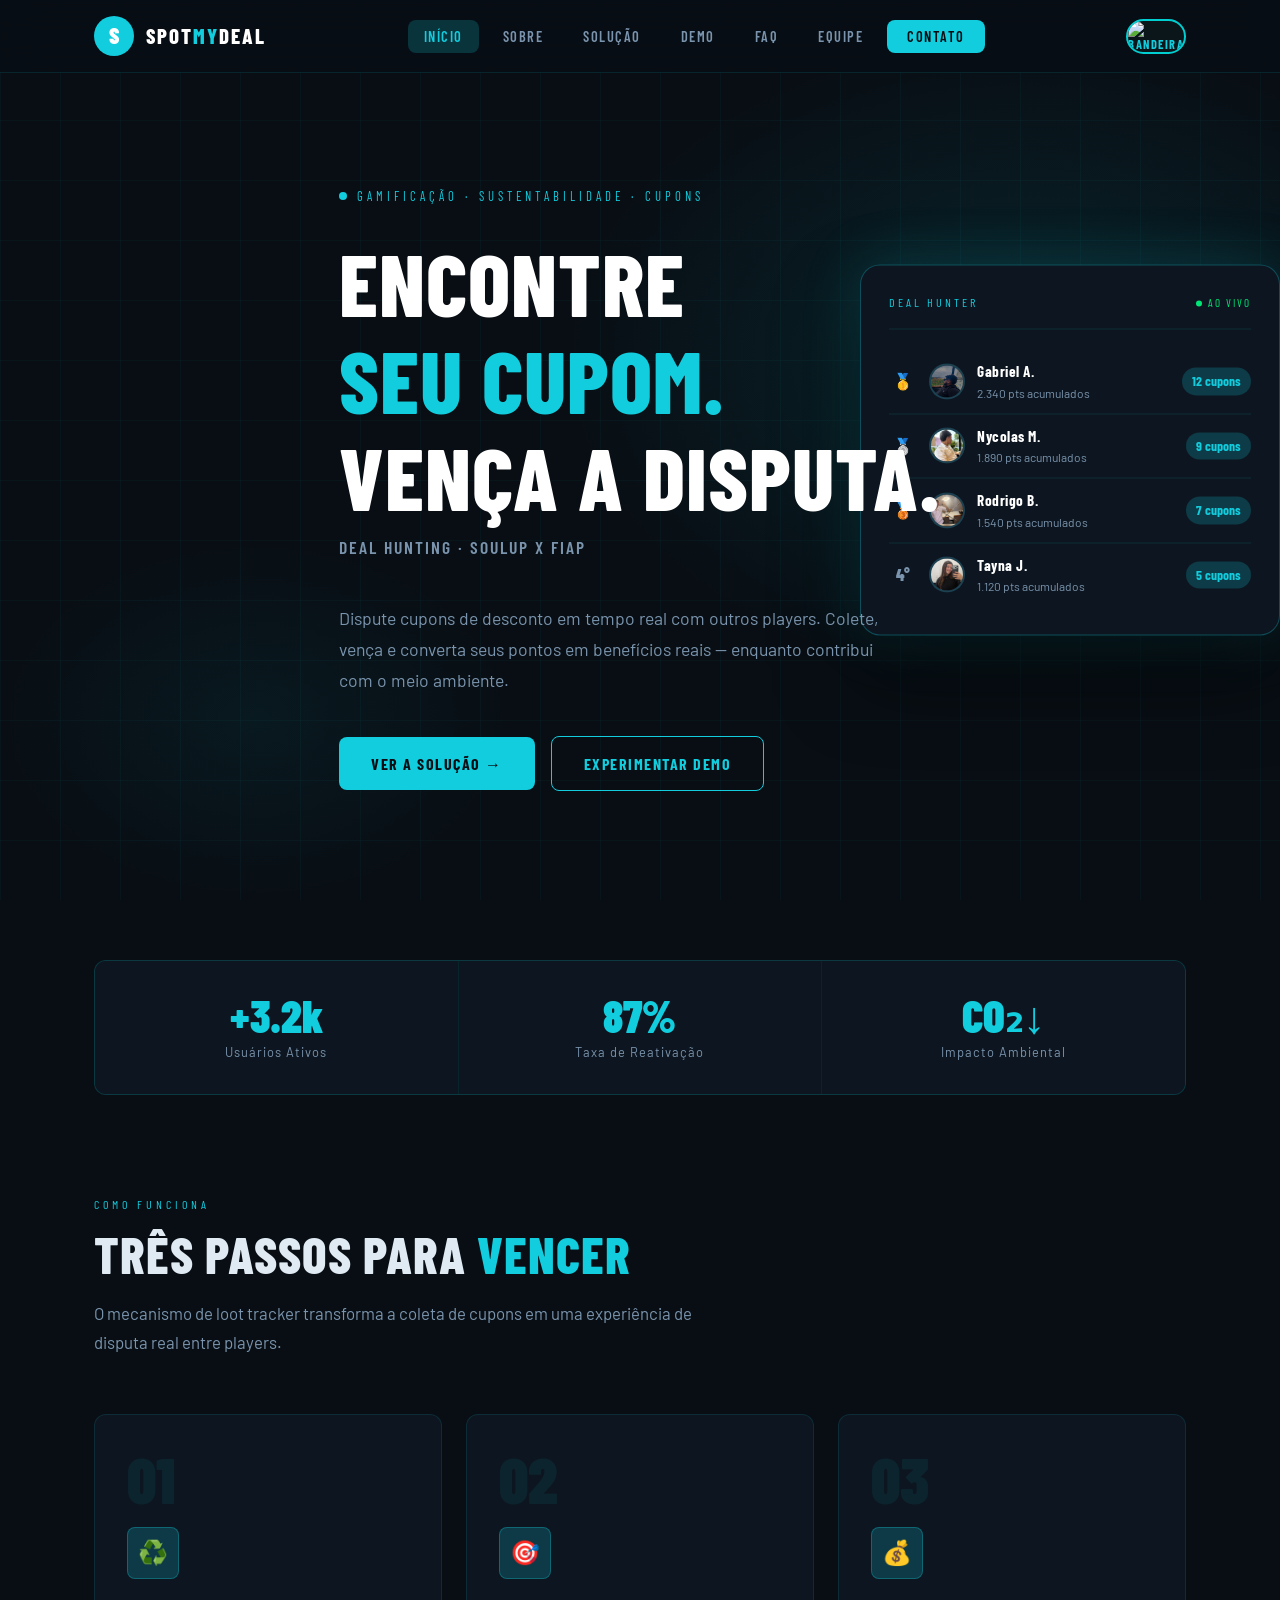
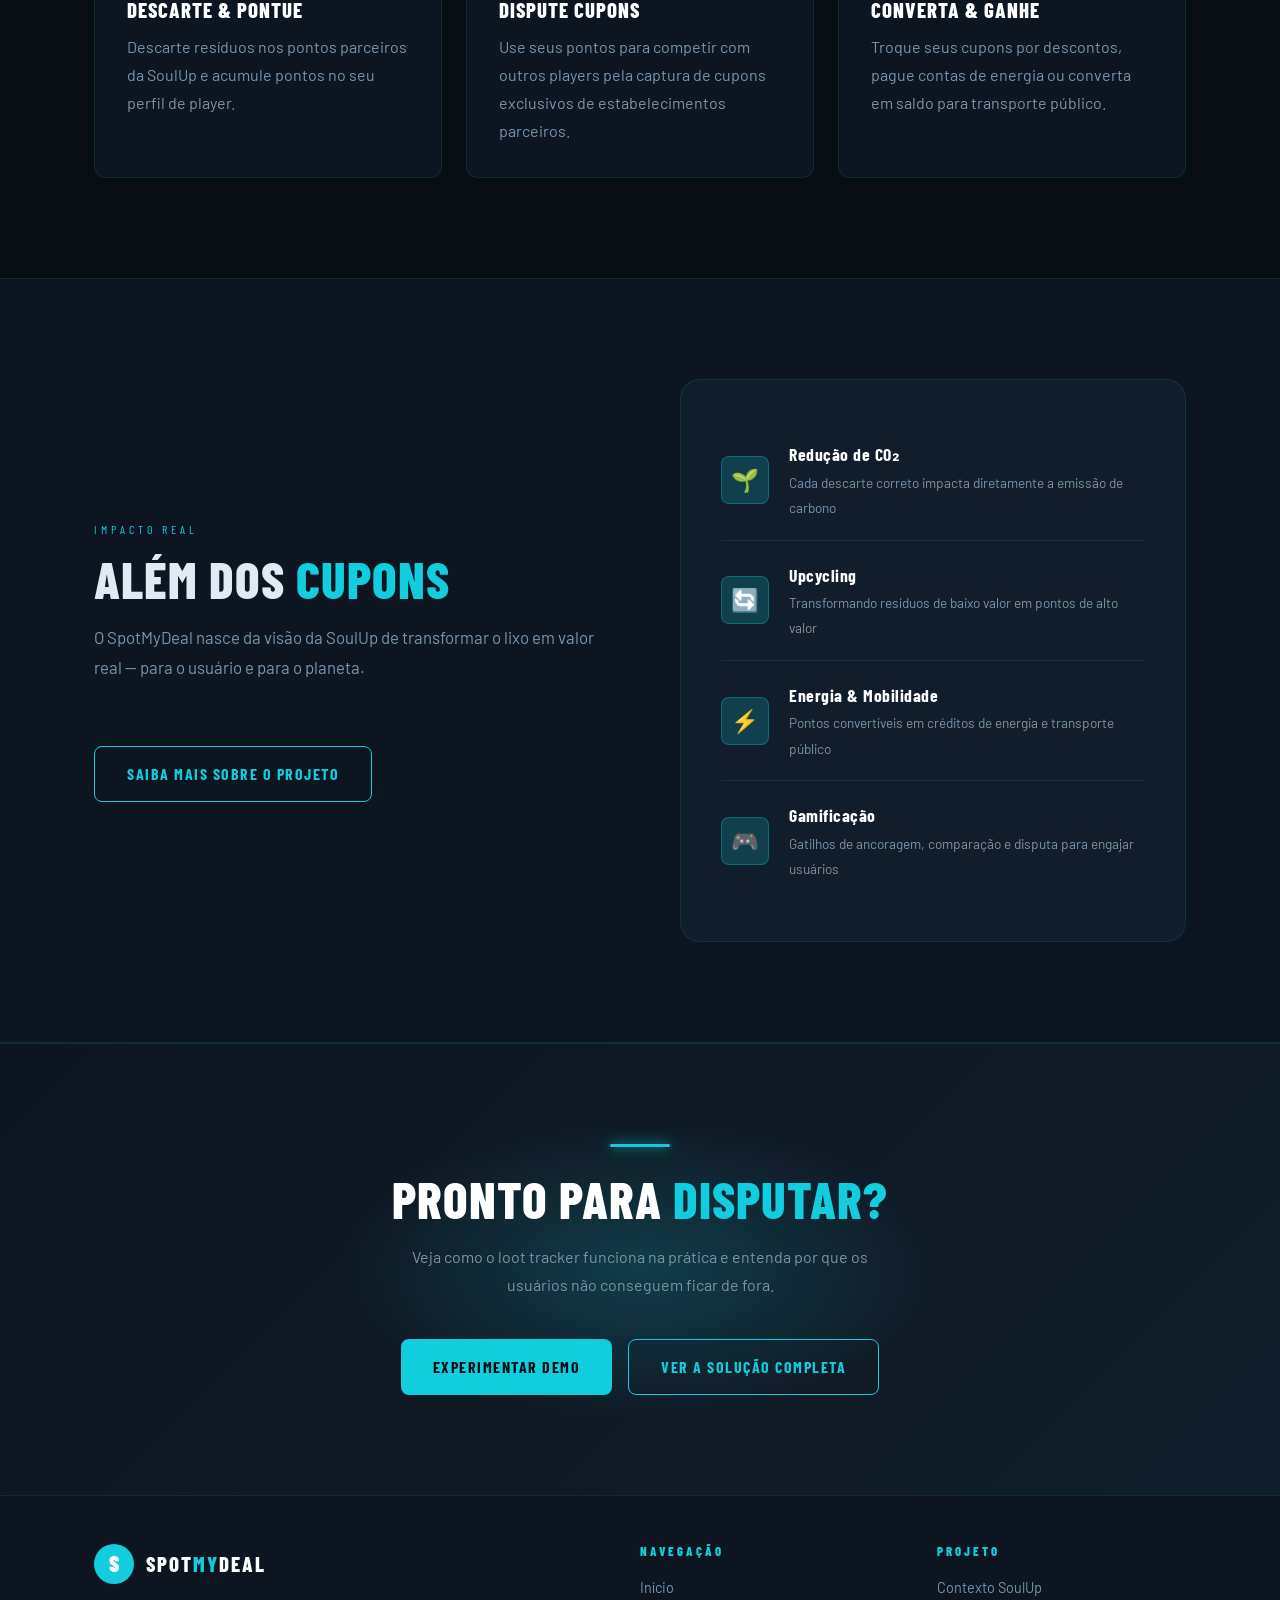
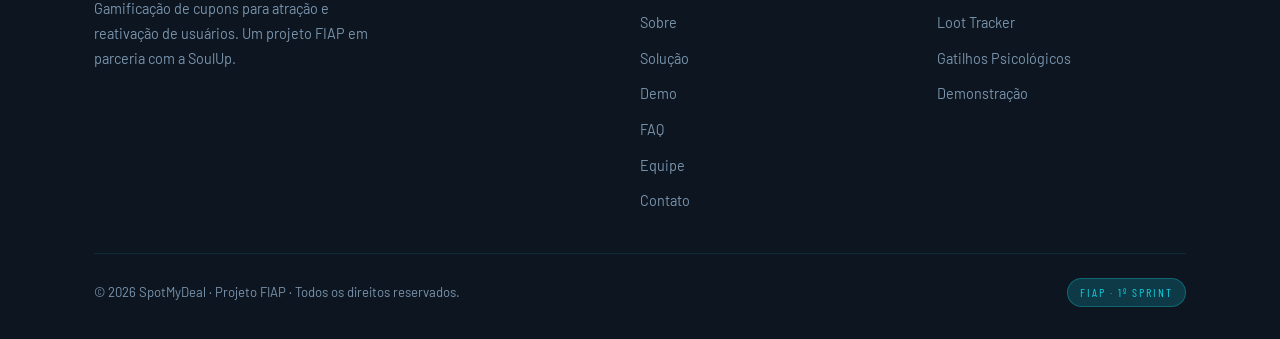
==== commit 9517b505: "Feat: adição de sistema "troca de bandeiras" de brasil e estados unidos" ====
--- a/index.html
+++ b/index.html
@@ -482,11 +482,10 @@
           <li><a href="integrantes.html">Equipe</a></li>
           <li><a href="contato.html" class="nav-cta">Contato</a></li>
         </ul>
-        <button id="lang-toggle" class="lang-toggle" onclick="toggleLang()"><span class="flag">🇺🇸</span><span class="lang-code">EN</span></button>
-        <button class="hamburger" aria-label="Menu">
-          <span></span><span></span><span></span>
-        </button>
-      </div>
+        <button id="lang-toggle" class="lang-toggle" onclick="traduzirPagina()">
+    <img src="../SpotMyDeal/img/eua.png" alt="Bandeira EUA" class="flag-img">
+</button>
+<script src="js/troca.js"></script>
     </div>
     <div class="mobile-nav">
       <a href="index.html">Início</a>
--- a/css/style.css
+++ b/css/style.css
@@ -445,3 +445,43 @@
   background: radial-gradient(circle, var(--cyan-glow) 0%, transparent 70%);
   pointer-events: none;
 }
+
+.lang-toggle {
+    background-color: #0b161a;
+    border: 2px solid #00ced1; /* A borda azul que você quer */
+    
+    /* 1. Removemos o padding para a imagem encostar na borda */
+    padding: 0; 
+    
+    /* 2. Definimos um tamanho fixo para o botão */
+    width: 60px;  /* Ajuste a largura conforme preferir */
+    height: 35px; /* Ajuste a altura conforme preferir */
+    
+    border-radius: 50px;
+    display: inline-flex;
+    align-items: center;
+    justify-content: center;
+    cursor: pointer;
+    
+    /* 3. ESSENCIAL: Corta o que sobrar da imagem para seguir o redondo */
+    overflow: hidden; 
+    
+    transition: all 0.3s ease;
+}
+
+.flag-img {
+    /* 4. Faz a imagem cobrir o botão todo */
+    width: 100%;
+    height: 100%;
+    
+    /* 5. Garante que a imagem não estique, mas preencha o espaço */
+    object-fit: cover; 
+    
+    display: block;
+}
+
+/* Efeito de hover opcional para manter o estilo neon */
+.lang-toggle:hover {
+    box-shadow: 0 0 10px #00ced1;
+    transform: scale(1.05);
+}
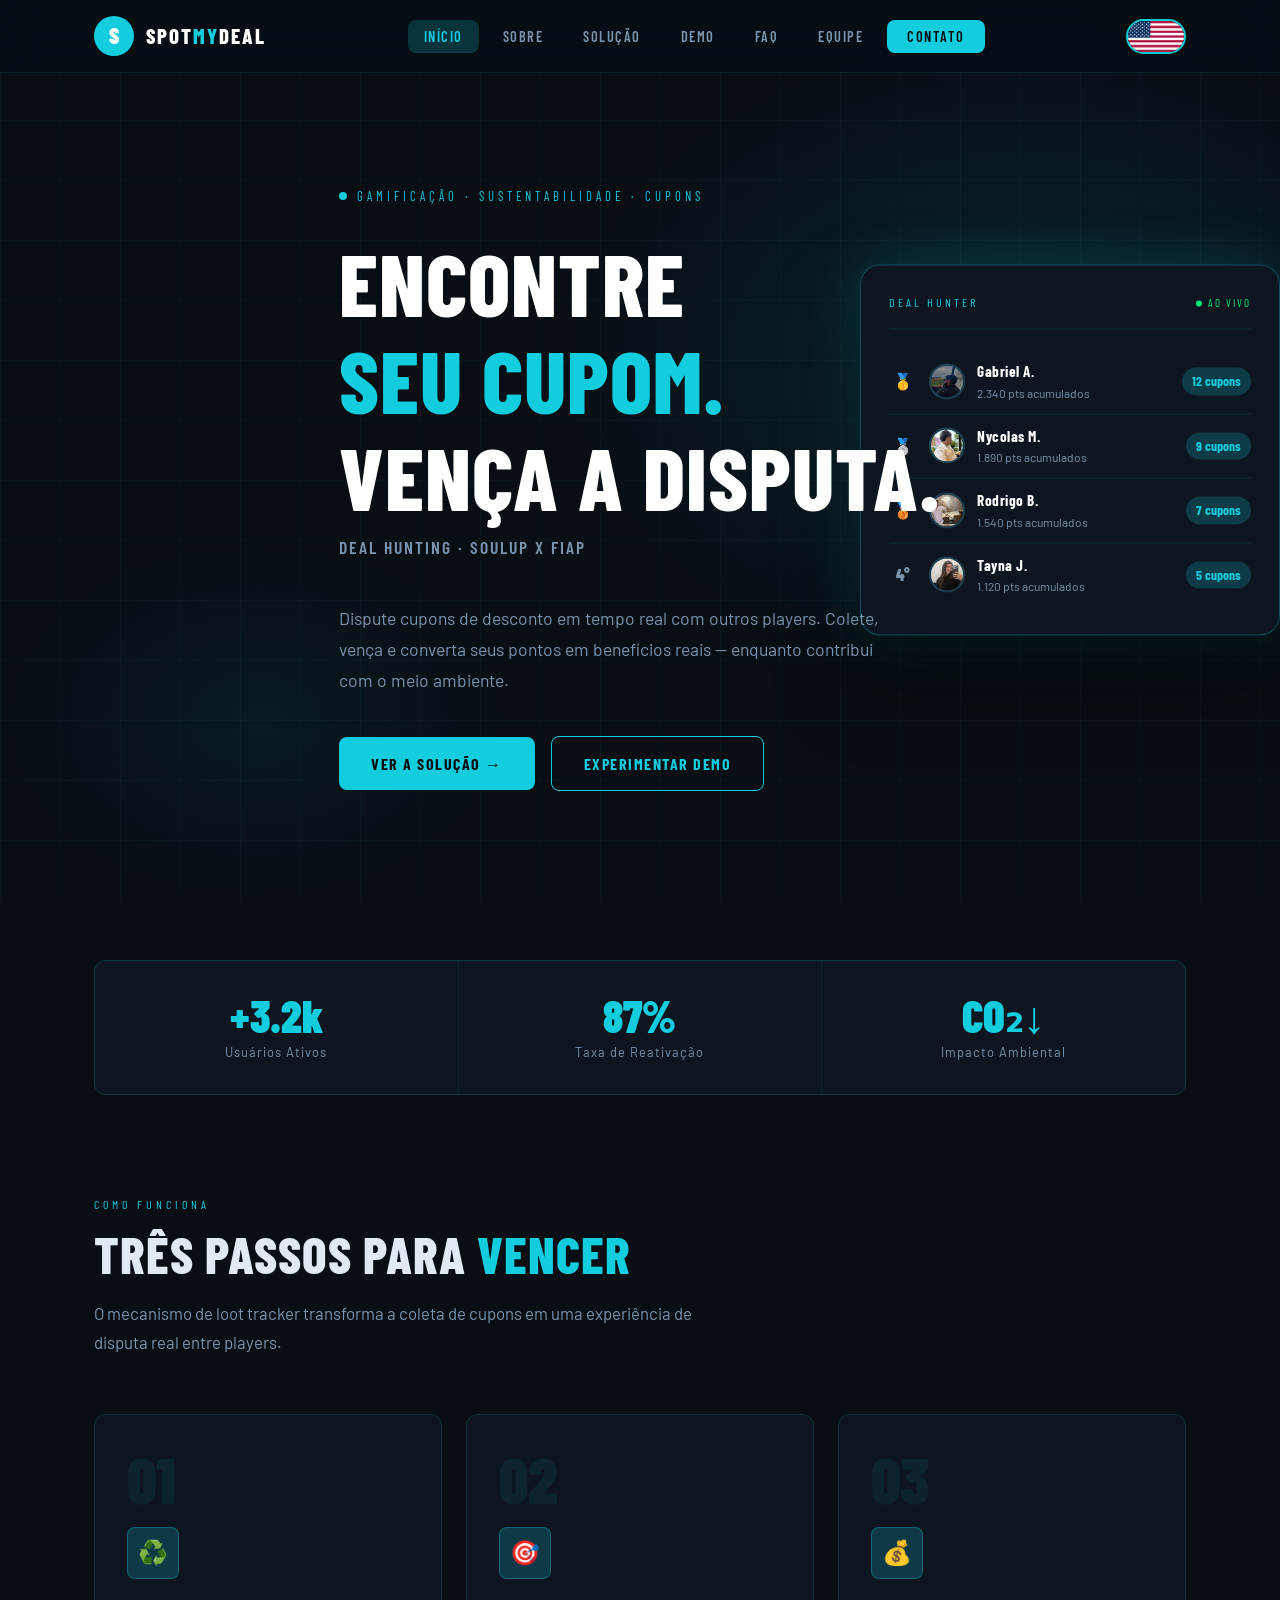
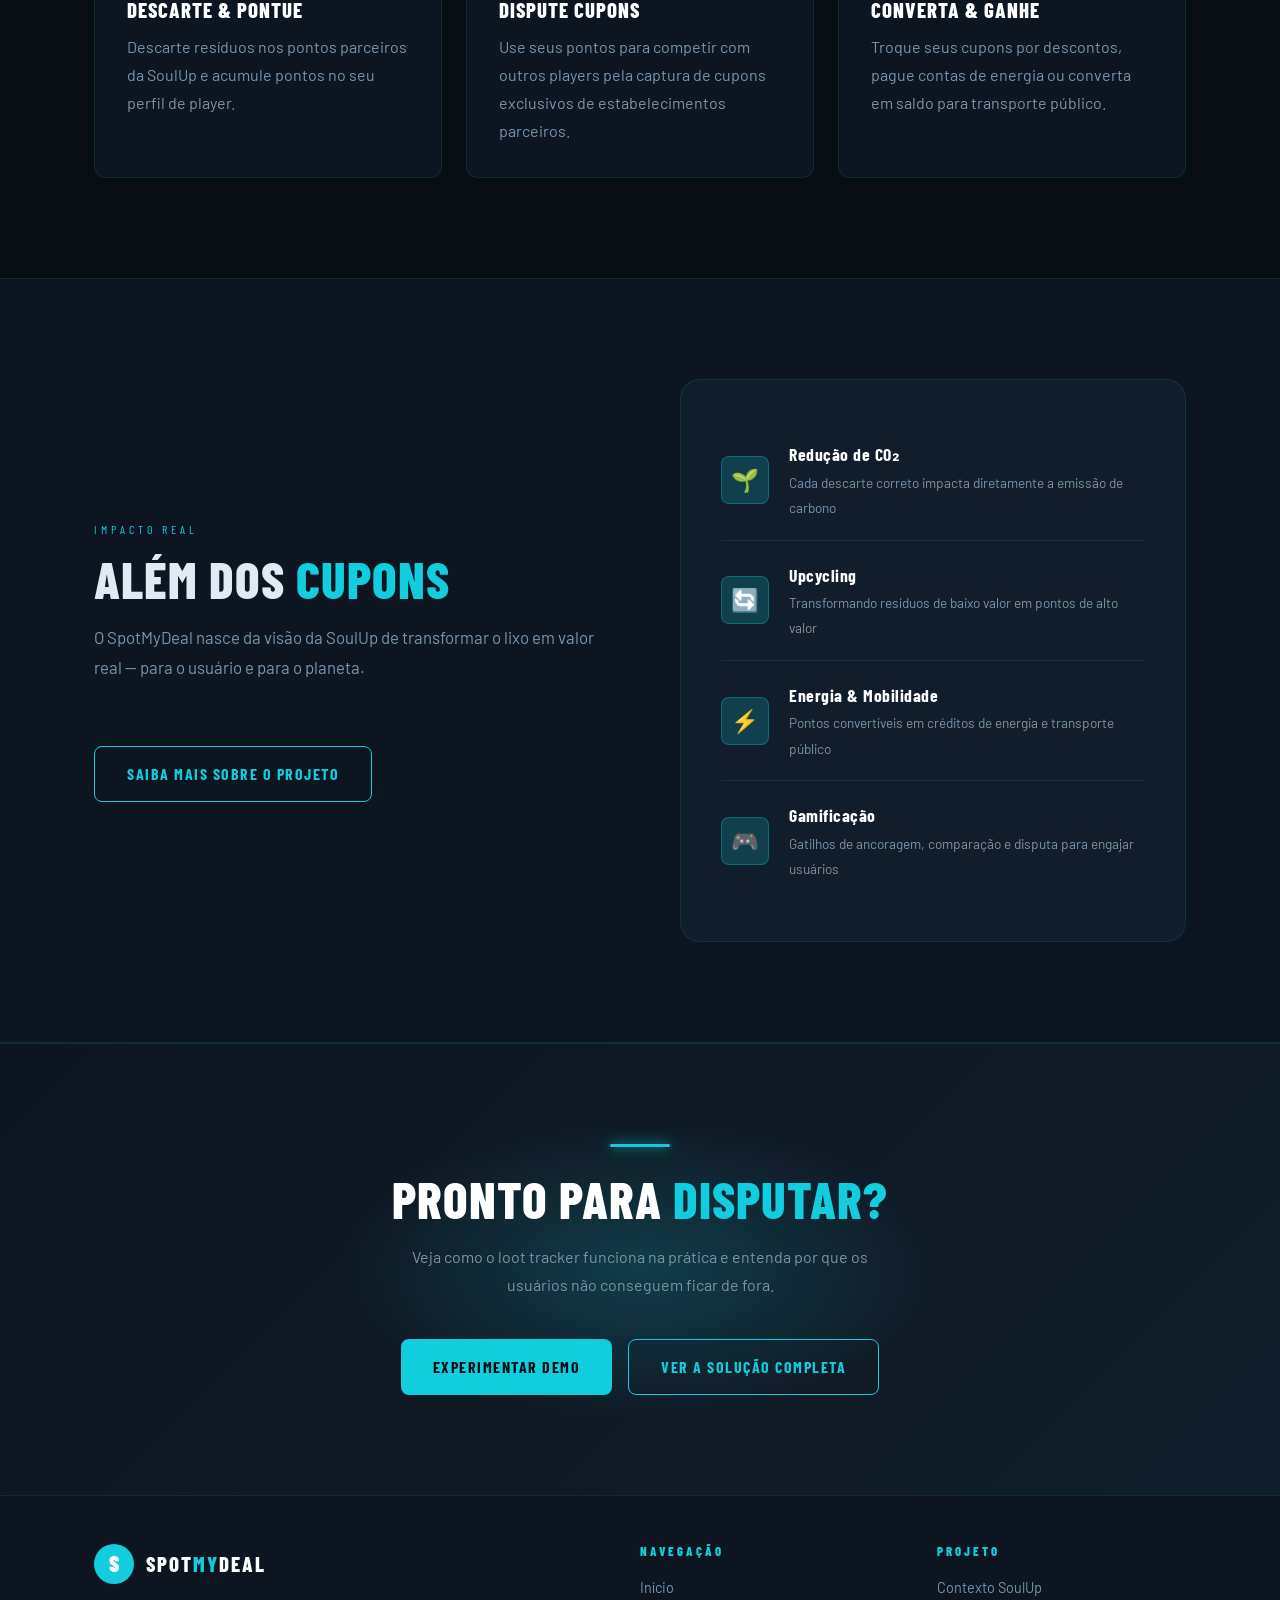
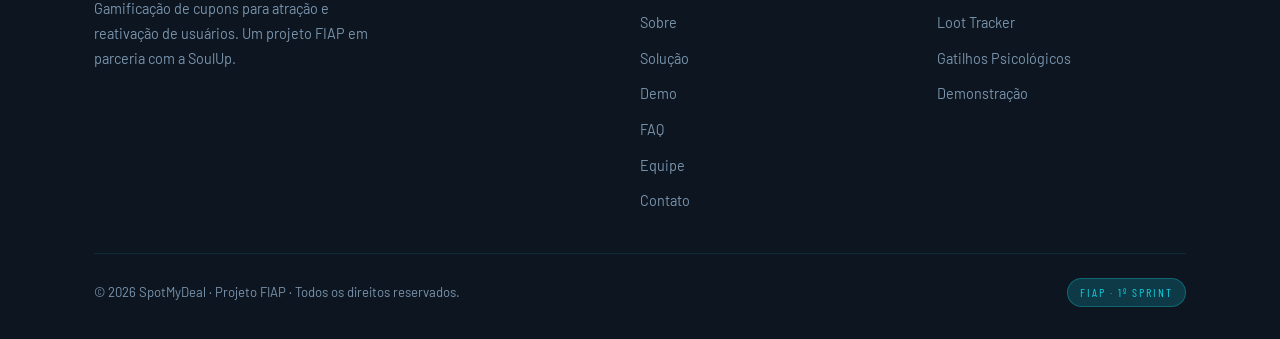
==== commit ab97a459: "concerto button" ====
--- a/index.html
+++ b/index.html
@@ -483,7 +483,7 @@
           <li><a href="contato.html" class="nav-cta">Contato</a></li>
         </ul>
         <button id="lang-toggle" class="lang-toggle" onclick="traduzirPagina()">
-    <img src="../SpotMyDeal/img/eua.png" alt="Bandeira EUA" class="flag-img">
+    <img src="img/eua.png" class="flag-img" alt="Traduzir">
 </button>
 <script src="js/troca.js"></script>
     </div>
--- a/css/style.css
+++ b/css/style.css
@@ -473,15 +473,15 @@
     /* 4. Faz a imagem cobrir o botão todo */
     width: 100%;
     height: 100%;
-    
     /* 5. Garante que a imagem não estique, mas preencha o espaço */
     object-fit: cover; 
-    
+  
     display: block;
+    transition: opacity 0.3s ease-in-out;
 }
 
 /* Efeito de hover opcional para manter o estilo neon */
 .lang-toggle:hover {
     box-shadow: 0 0 10px #00ced1;
     transform: scale(1.05);
-}+}
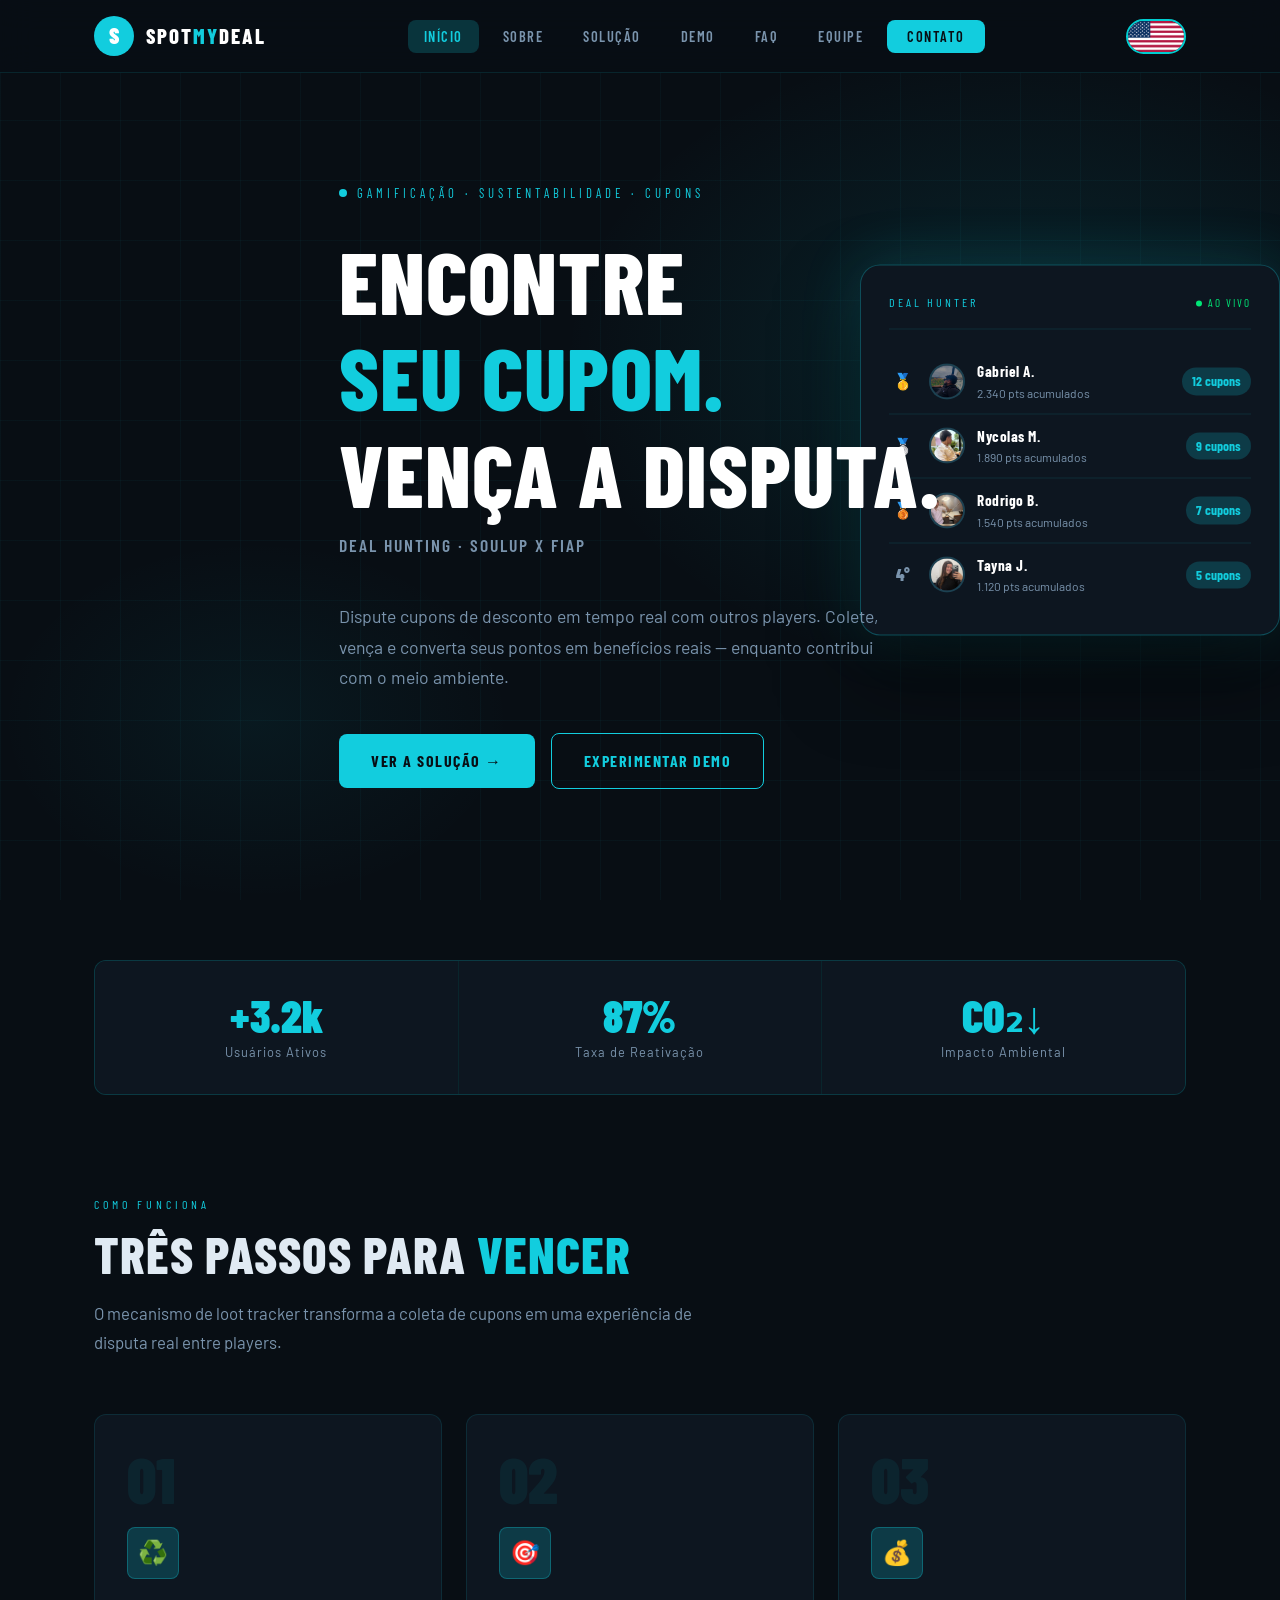
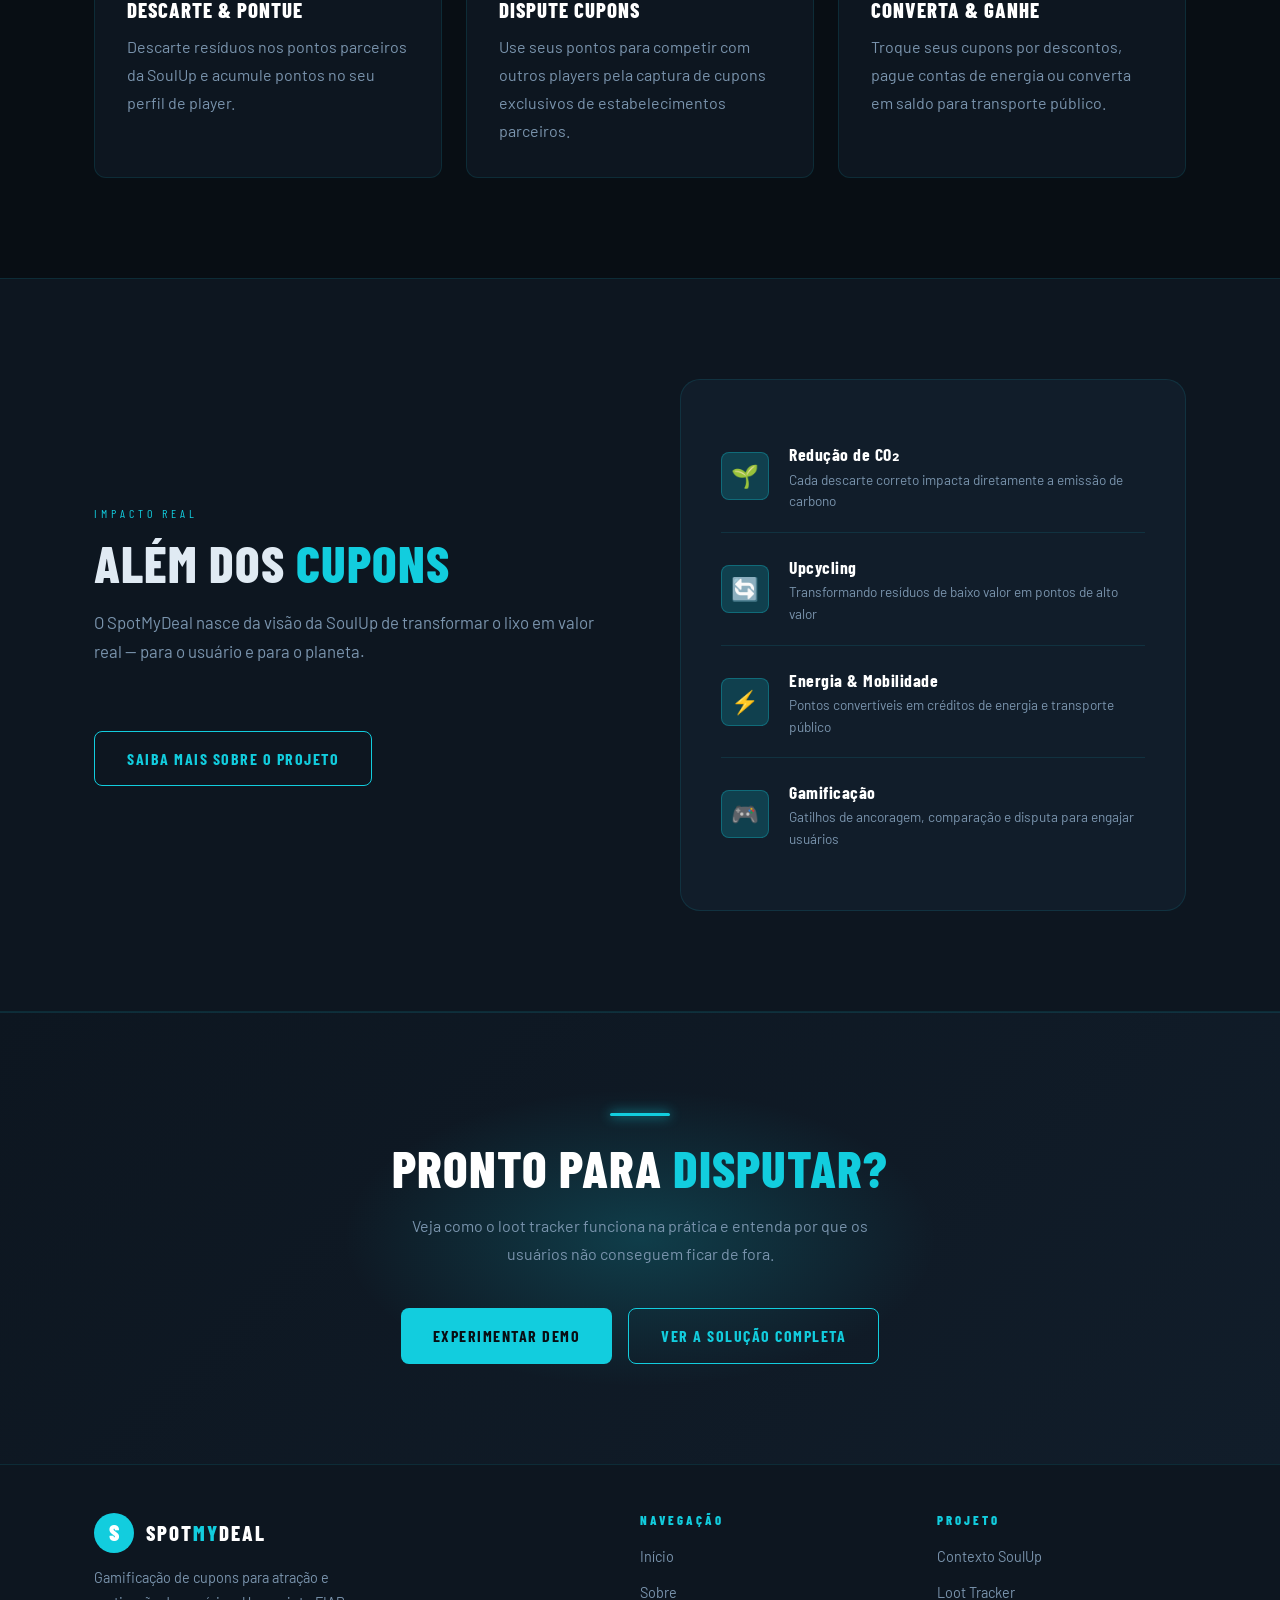
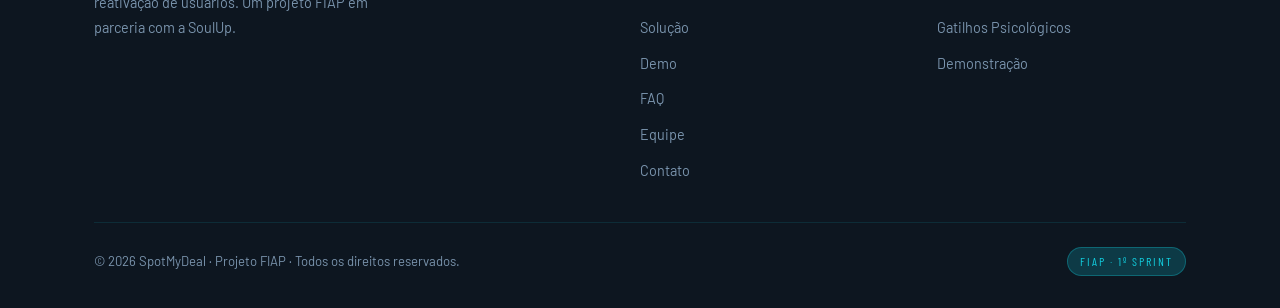
==== commit 4d3db009: "adição do sistema de tradução" ====
--- a/index.html
+++ b/index.html
@@ -1,14 +1,13 @@
-<!DOCTYPE html>
 <html lang="pt-BR">
 
 <head>
-  <meta charset="UTF-8" />
-  <meta name="viewport" content="width=device-width, initial-scale=1.0" />
+  <meta charset="UTF-8">
+  <meta name="viewport" content="width=device-width, initial-scale=1.0">
   <meta name="description"
-    content="SpotMyDeal — Encontre seu cupom. Gamificação de cupons de desconto com loot tracker. Projeto FIAP x SoulUp." />
+    content="SpotMyDeal — Encontre seu cupom. Gamificação de cupons de desconto com loot tracker. Projeto FIAP x SoulUp.">
   <title>SpotMyDeal — Encontre Seu Cupom</title>
-  <link rel="stylesheet" href="css/style.css" />
-  <link rel="stylesheet" href="css/responsive.css" />
+  <link rel="stylesheet" href="css/style.css">
+  <link rel="stylesheet" href="css/responsive.css">
   <style>
     /* === HERO === */
     .hero {
@@ -474,27 +473,28 @@
           <span class="nav-logo-text">Spot<span>My</span>Deal</span>
         </a>
         <ul class="nav-links">
-          <li><a href="index.html" class="active">Início</a></li>
-          <li><a href="sobre.html">Sobre</a></li>
-          <li><a href="solucao.html">Solução</a></li>
-          <li><a href="demo.html">Demo</a></li>
-          <li><a href="faq.html">FAQ</a></li>
-          <li><a href="integrantes.html">Equipe</a></li>
-          <li><a href="contato.html" class="nav-cta">Contato</a></li>
+          <li><a href="index.html" data-i18n="nav.home">Início</a></li>
+          <li><a href="sobre.html"data-i18n="nav.about">Sobre</a></li>
+          <li><a href="solucao.html"data-i18n="nav.solution">Solução</a></li>
+          <li><a href="demo.html"data-i18n="nav.demo">Demo</a></li>
+          <li><a href="faq.html" data-i18n="nav.faq">FAQ</a></li>
+          <li><a href="integrantes.html" data-i18n="nav.team">Equipe</a></li>
+          <li><a href="contato.html" class="nav-cta" data-i18n="contact.h1">Contato</a></li>
         </ul>
         <button id="lang-toggle" class="lang-toggle" onclick="traduzirPagina()">
-    <img src="img/eua.png" class="flag-img" alt="Traduzir">
-</button>
-<script src="js/troca.js"></script>
-    </div>
-    <div class="mobile-nav">
-      <a href="index.html">Início</a>
-      <a href="sobre.html">Sobre</a>
-      <a href="solucao.html">Solução</a>
-      <a href="demo.html">Demo</a>
-      <a href="faq.html">FAQ</a>
-      <a href="integrantes.html">Equipe</a>
-      <a href="contato.html">Contato</a>
+          <img src="img/eua.png" class="flag-img" alt="Traduzir">
+        </button>
+        <script src="js/troca.js"></script>
+      </div>
+      <div class="mobile-nav">
+        <a href="index.html" class="active" data-i18n="nav.home">Início</a>
+        <a href="sobre.html" data-i18n="nav.about">Sobre</a>
+        <a href="solucao.html" data-i18n="nav.solution">Solução</a>
+        <a href="demo.html" data-i18n="nav.demo">Demo</a>
+        <a href="faq.html" data-i18n="faq.h1">FAQ</a>
+        <a href="integrantes.html" data-i18n="contact.team.label">Equipe</a>
+        <a href="contato.html" data-i18n="contact.h1">Contato</a>
+      </div>
     </div>
   </nav>
 
@@ -508,12 +508,14 @@
         <div class="hero-content">
           <div class="hero-eyebrow">
             <div class="hero-dot"></div>
-            <span>Gamificação · Sustentabilidade · Cupons</span>
+            <span data-i18n="home.eyebrow">GAMIFICAÇÃO · SUSTENTABILIDADE · CUPONS</span>
           </div>
           <h1>Encontre<br><span class="highlight">Seu Cupom.</span><br>Vença a Disputa.</h1>
           <p class="hero-sub">DEAL HUNTING · SoulUp x FIAP</p>
-          <p>Dispute cupons de desconto em tempo real com outros players. Colete, vença e converta seus pontos em
-            benefícios reais — enquanto contribui com o meio ambiente.</p>
+          <p data-i18n="home.desc">
+            Dispute cupons de desconto em tempo real com outros players. Colete, vença e converta seus pontos em
+            benefícios reais — enquanto contribui com o meio ambiente.
+          </p>
           <div class="hero-actions">
             <a href="solucao.html" class="btn btn-primary">Ver a Solução →</a>
             <a href="demo.html" class="btn btn-outline">Experimentar Demo</a>
@@ -574,16 +576,16 @@
       <div class="container">
         <div class="hero-stats">
           <div class="stat-item">
-            <span class="stat-num">+3.2k</span>
-            <span class="stat-label">Usuários Ativos</span>
+            <span class="stat-num" data-i18n="home.stat1.num">+3.2k</span>
+            <span class="stat-label" data-i18n="home.stat1.label">Usuários Ativos</span>
           </div>
           <div class="stat-item">
-            <span class="stat-num">87%</span>
-            <span class="stat-label">Taxa de Reativação</span>
+            <span class="stat-num" data-i18n="home.stat2.num">87%</span>
+            <span class="stat-label" data-i18n="home.stat2.label">Taxa de Reativação</span>
           </div>
           <div class="stat-item">
-            <span class="stat-num">CO₂↓</span>
-            <span class="stat-label">Impacto Ambiental</span>
+            <span class="stat-num" data-i18n="home.stat3.num">CO₂↓</span>
+            <span class="stat-label" data-i18n="home.stat3.label">Impacto Ambiental</span>
           </div>
         </div>
       </div>
@@ -594,27 +596,31 @@
       <div class="container">
         <span class="section-label">Como funciona</span>
         <h2 class="section-title">Três passos para <span>vencer</span></h2>
-        <p class="section-desc">O mecanismo de loot tracker transforma a coleta de cupons em uma experiência de disputa
+        <p class="section-desc" data-i18n="home.how.desc">O mecanismo de loot tracker transforma a coleta de cupons em
+          uma experiência de disputa
           real entre players.</p>
         <div class="how-grid grid-3">
           <div class="how-card">
             <div class="how-num">01</div>
             <div class="card-icon">♻️</div>
-            <h3>Descarte & Pontue</h3>
-            <p>Descarte resíduos nos pontos parceiros da SoulUp e acumule pontos no seu perfil de player.</p>
+            <h3>Descarte &amp; Pontue</h3>
+            <p data-i18n="home.step1.desc">Descarte resíduos nos pontos parceiros da SoulUp e acumule pontos no seu
+              perfil de player.</p>
           </div>
           <div class="how-card">
             <div class="how-num">02</div>
             <div class="card-icon">🎯</div>
             <h3>Dispute Cupons</h3>
-            <p>Use seus pontos para competir com outros players pela captura de cupons exclusivos de estabelecimentos
+            <p data-i18n="home.step2.desc">Use seus pontos para competir com outros players pela captura de cupons
+              exclusivos de estabelecimentos
               parceiros.</p>
           </div>
           <div class="how-card">
             <div class="how-num">03</div>
             <div class="card-icon">💰</div>
-            <h3>Converta & Ganhe</h3>
-            <p>Troque seus cupons por descontos, pague contas de energia ou converta em saldo para transporte público.
+            <h3>Converta &amp; Ganhe</h3>
+            <p data-i18n="home.step3.desc">Troque seus cupons por descontos, pague contas de energia ou converta em
+              saldo para transporte público.
             </p>
           </div>
         </div>
@@ -628,7 +634,8 @@
           <div>
             <span class="section-label">Impacto Real</span>
             <h2 class="section-title">Além dos <span>cupons</span></h2>
-            <p class="section-desc">O SpotMyDeal nasce da visão da SoulUp de transformar o lixo em valor real — para o
+            <p class="section-desc" data-i18n="home.impact.desc">O SpotMyDeal nasce da visão da SoulUp de transformar o
+              lixo em valor real — para o
               usuário e para o planeta.</p>
             <a href="sobre.html" class="btn btn-outline" style="margin-top: 8px;">Saiba mais sobre o projeto</a>
           </div>
@@ -636,29 +643,29 @@
             <div class="impact-item">
               <div class="impact-icon">🌱</div>
               <div class="impact-info">
-                <strong>Redução de CO₂</strong>
-                <span>Cada descarte correto impacta diretamente a emissão de carbono</span>
+                <strong data-i18n="home.i1.title">Redução de CO₂</strong>
+                <span data-i18n="home.i1.desc">Cada descarte correto impacta diretamente a emissão de carbono</span>
               </div>
             </div>
             <div class="impact-item">
               <div class="impact-icon">🔄</div>
               <div class="impact-info">
-                <strong>Upcycling</strong>
-                <span>Transformando resíduos de baixo valor em pontos de alto valor</span>
+                <strong data-i18n="home.i2.title">Upcycling</strong>
+                <span data-i18n="home.i2.desc">Transformando resíduos de baixo valor em pontos de alto valor</span>
               </div>
             </div>
             <div class="impact-item">
               <div class="impact-icon">⚡</div>
               <div class="impact-info">
-                <strong>Energia & Mobilidade</strong>
-                <span>Pontos convertíveis em créditos de energia e transporte público</span>
+                <strong data-i18n="home.i3.title">Energia &amp; Mobilidade</strong>
+                <span data-i18n="home.i3.desc">Pontos convertíveis em créditos de energia e transporte público</span>
               </div>
             </div>
             <div class="impact-item">
               <div class="impact-icon">🎮</div>
               <div class="impact-info">
-                <strong>Gamificação</strong>
-                <span>Gatilhos de ancoragem, comparação e disputa para engajar usuários</span>
+                <strong data-i18n="home.i4.title">Gamificação</strong>
+                <span data-i18n="home.i4.desc">Gatilhos de ancoragem, comparação e disputa para engajar usuários</span>
               </div>
             </div>
           </div>
@@ -671,7 +678,8 @@
       <div class="container">
         <div class="glow-line" style="margin: 0 auto 24px;"></div>
         <h2 class="section-title" style="color: var(--white);">Pronto para <span>disputar?</span></h2>
-        <p style="margin: 0 auto 40px; max-width: 500px;">Veja como o loot tracker funciona na prática e entenda por que
+        <p style="margin: 0 auto 40px; max-width: 500px;" data-i18n="home.cta.desc">Veja como o loot tracker funciona na
+          prática e entenda por que
           os usuários não conseguem ficar de fora.</p>
         <div style="display: flex; gap: 16px; justify-content: center; flex-wrap: wrap;">
           <a href="demo.html" class="btn btn-primary">Experimentar Demo</a>
@@ -691,39 +699,80 @@
             <div class="nav-logo-icon">S</div>
             <span class="nav-logo-text">Spot<span>My</span>Deal</span>
           </a>
-          <p>Gamificação de cupons para atração e reativação de usuários. Um projeto FIAP em parceria com a SoulUp.</p>
+          <p data-i18n="footer.desc">Gamificação de cupons para atração e reativação de usuários. Um projeto FIAP em
+            parceria com a SoulUp.</p>
         </div>
         <div class="footer-col">
           <h4>Navegação</h4>
           <ul>
-            <li><a href="index.html">Início</a></li>
-            <li><a href="sobre.html">Sobre</a></li>
-            <li><a href="solucao.html">Solução</a></li>
-            <li><a href="demo.html">Demo</a></li>
-            <li><a href="faq.html">FAQ</a></li>
-            <li><a href="integrantes.html">Equipe</a></li>
-            <li><a href="contato.html">Contato</a></li>
+            <li><a href="index.html" data-i18n="nav.home">Início</a></li>
+            <li><a href="sobre.html" data-i18n="nav.about">Sobre</a></li>
+            <li><a href="solucao.html" data-i18n="nav.solution">Solução</a></li>
+            <li><a href="demo.html" data-i18n="nav.demo">Demo</a></li>
+            <li><a href="faq.html" data-i18n="faq.h1">FAQ</a></li>
+            <li><a href="integrantes.html" data-i18n="contact.team.label">Equipe</a></li>
+            <li><a href="contato.html" data-i18n="contact.h1">Contato</a></li>
           </ul>
         </div>
         <div class="footer-col">
           <h4>Projeto</h4>
           <ul>
-            <li><a href="sobre.html#contexto">Contexto SoulUp</a></li>
-            <li><a href="solucao.html#mecanismo">Loot Tracker</a></li>
-            <li><a href="solucao.html#gatilhos">Gatilhos Psicológicos</a></li>
-            <li><a href="demo.html">Demonstração</a></li>
+            <li><a href="sobre.html#contexto" data-i18n="footer.context">Contexto SoulUp</a></li>
+            <li><a href="solucao.html#mecanismo" data-i18n="demo.h1">Loot Tracker</a></li>
+            <li><a href="solucao.html#gatilhos" data-i18n="footer.triggers">Gatilhos Psicológicos</a></li>
+            <li><a href="demo.html" data-i18n="footer.demo">Demonstração</a></li>
           </ul>
         </div>
       </div>
       <div class="footer-bottom">
         <p style="color: var(--text-muted);">© 2026 SpotMyDeal · Projeto FIAP · Todos os direitos reservados.</p>
-        <span class="footer-badge">FIAP · 1º SPRINT</span>
+        <span class="footer-badge" data-i18n="footer.badge">FIAP · 1º SPRINT</span>
       </div>
     </div>
   </footer>
 
   <script src="js/main.js"></script>
- 
+  <script src="js/i18n.js"></script>
+  <!-- Code injected by live-server -->
+  <script>
+    // <![CDATA[  <-- For SVG support
+    if ('WebSocket' in window) {
+      (function () {
+        function refreshCSS() {
+          var sheets = [].slice.call(document.getElementsByTagName("link"));
+          var head = document.getElementsByTagName("head")[0];
+          for (var i = 0; i < sheets.length; ++i) {
+            var elem = sheets[i];
+            var parent = elem.parentElement || head;
+            parent.removeChild(elem);
+            var rel = elem.rel;
+            if (elem.href && typeof rel != "string" || rel.length == 0 || rel.toLowerCase() == "stylesheet") {
+              var url = elem.href.replace(/(&|\?)_cacheOverride=\d+/, '');
+              elem.href = url + (url.indexOf('?') >= 0 ? '&' : '?') + '_cacheOverride=' + (new Date().valueOf());
+            }
+            parent.appendChild(elem);
+          }
+        }
+        var protocol = window.location.protocol === 'http:' ? 'ws://' : 'wss://';
+        var address = protocol + window.location.host + window.location.pathname + '/ws';
+        var socket = new WebSocket(address);
+        socket.onmessage = function (msg) {
+          if (msg.data == 'reload') window.location.reload();
+          else if (msg.data == 'refreshcss') refreshCSS();
+        };
+        if (sessionStorage && !sessionStorage.getItem('IsThisFirstTime_Log_From_LiveServer')) {
+          console.log('Live reload enabled.');
+          sessionStorage.setItem('IsThisFirstTime_Log_From_LiveServer', true);
+        }
+      })();
+    }
+    else {
+      console.error('Upgrade your browser. This Browser is NOT supported WebSocket for Live-Reloading.');
+    }
+    // ]]>
+  </script>
+
+
 </body>
 
 </html>
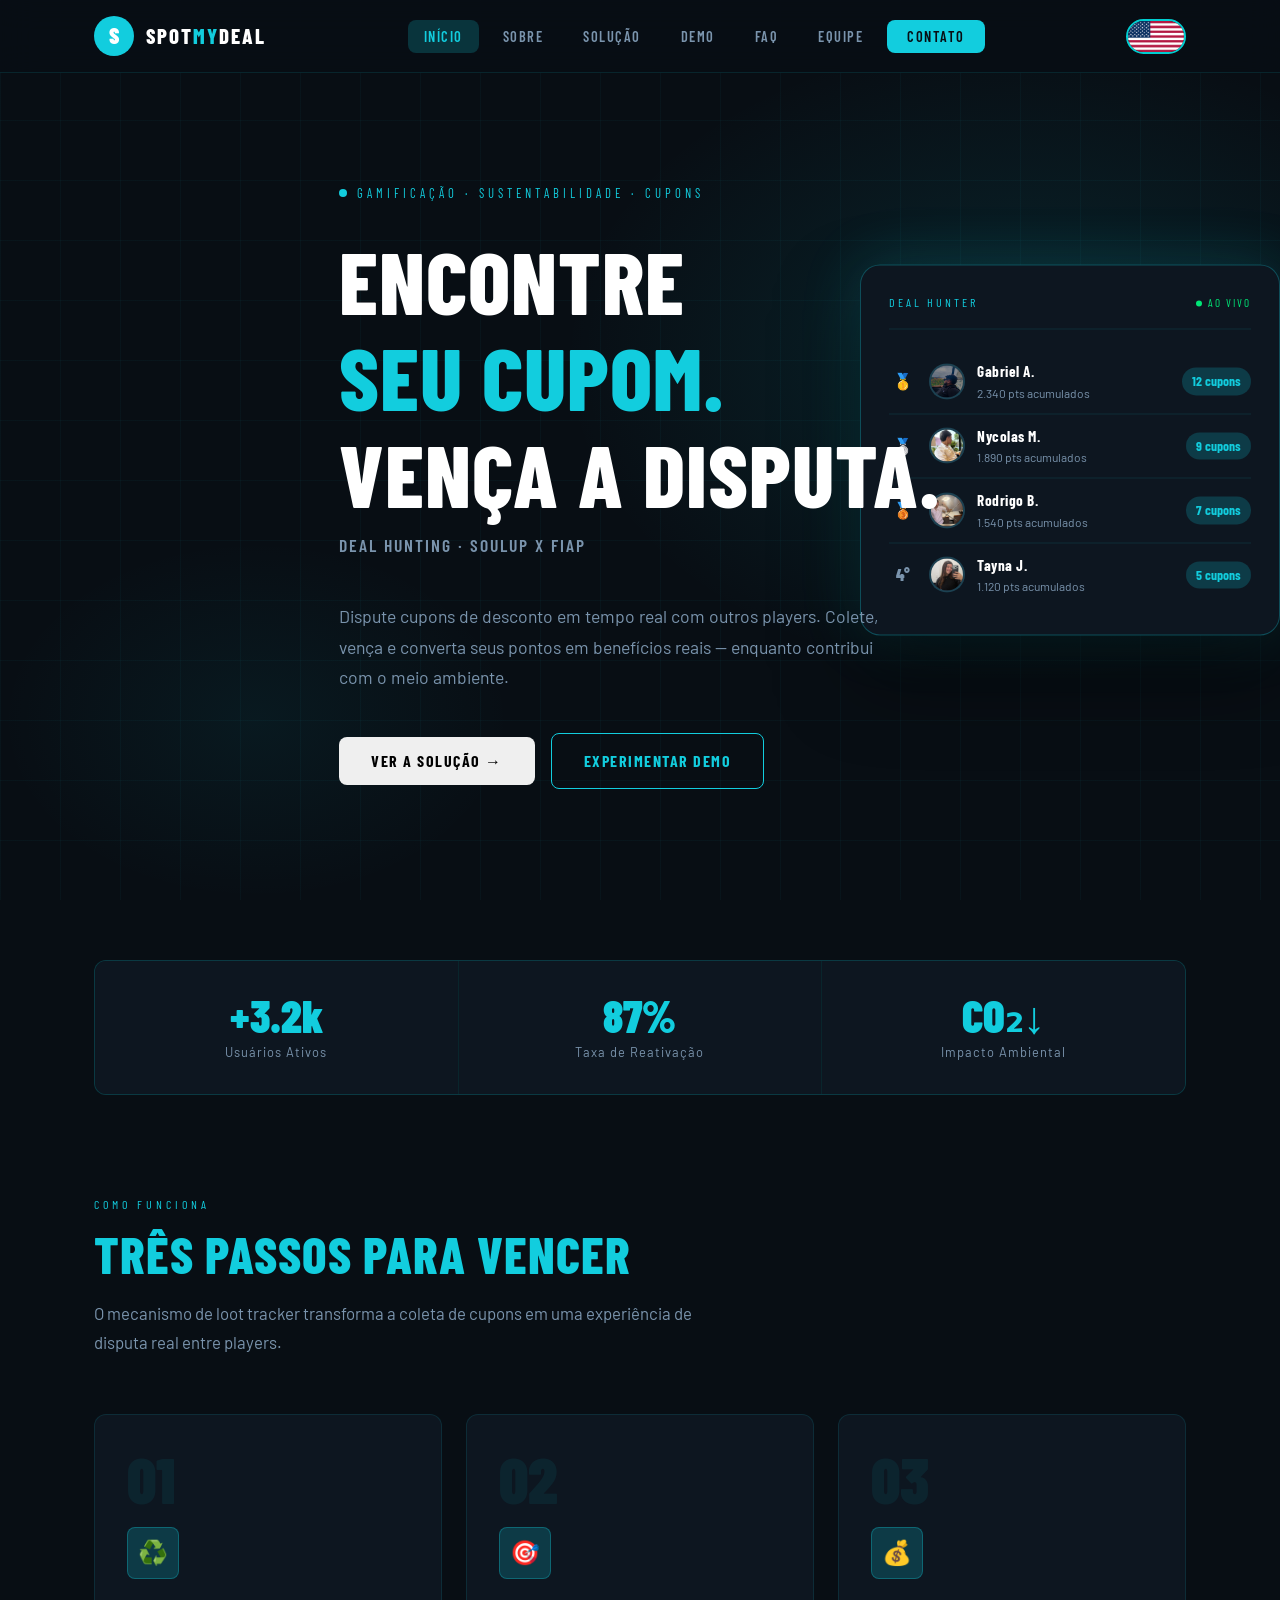
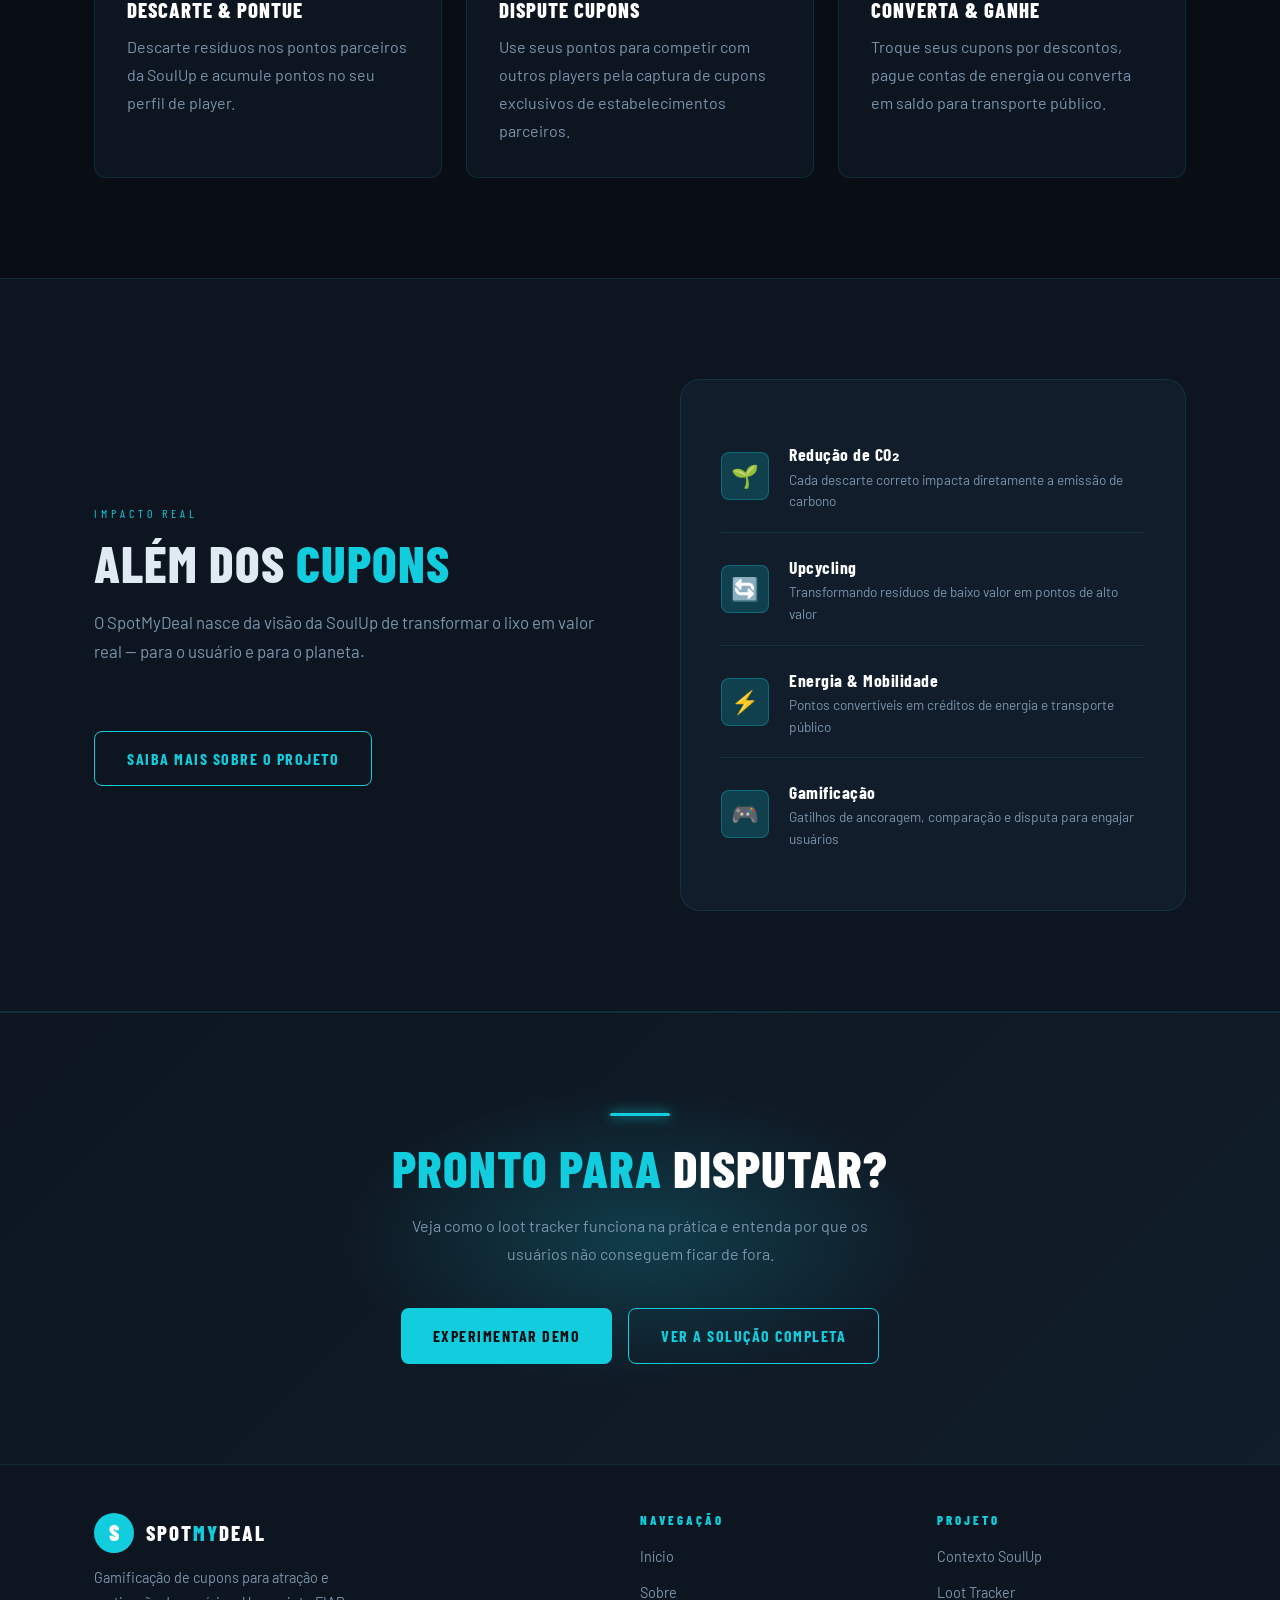
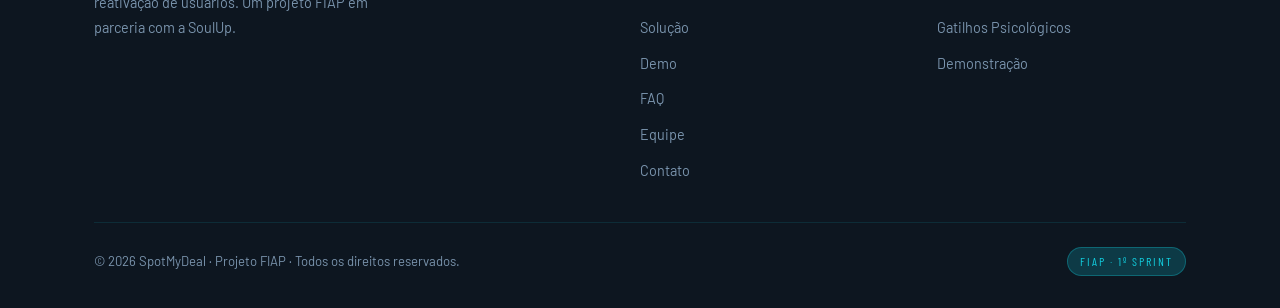
==== commit 1a4f76e9: "passos finais do sistema de tradução" ====
--- a/index.html
+++ b/index.html
@@ -510,15 +510,20 @@
             <div class="hero-dot"></div>
             <span data-i18n="home.eyebrow">GAMIFICAÇÃO · SUSTENTABILIDADE · CUPONS</span>
           </div>
-          <h1>Encontre<br><span class="highlight">Seu Cupom.</span><br>Vença a Disputa.</h1>
+          <h1>
+    <span data-i18n="home.h1.line1">Encontre</span><br>
+    <span class="highlight" data-i18n="home.h1.line2">Seu Cupom.</span><br>
+    <span data-i18n="home.h1.line3">Vença a Disputa.</span>
+</h1>
           <p class="hero-sub">DEAL HUNTING · SoulUp x FIAP</p>
           <p data-i18n="home.desc">
             Dispute cupons de desconto em tempo real com outros players. Colete, vença e converta seus pontos em
             benefícios reais — enquanto contribui com o meio ambiente.
           </p>
           <div class="hero-actions">
-            <a href="solucao.html" class="btn btn-primary">Ver a Solução →</a>
-            <a href="demo.html" class="btn btn-outline">Experimentar Demo</a>
+            <button class="btn" data-i18n="home.btn.solution">Ver a Solução →</button>
+           
+            <a href="demo.html" class="btn btn-outline" data-i18n="home.btn.demo">Experimentar Demo</a>
           </div>
         </div>
 
@@ -594,8 +599,11 @@
     <!-- COMO FUNCIONA -->
     <section class="section">
       <div class="container">
-        <span class="section-label">Como funciona</span>
-        <h2 class="section-title">Três passos para <span>vencer</span></h2>
+        <span class="section-label" data-i18n="home.how.label">Como funciona</span>
+        <h2 class="section-title">
+    <span data-i18n="home.how.title">Três passos para</span> 
+    <span data-i18n="home.how.title.hl">vencer</span>
+</h2>
         <p class="section-desc" data-i18n="home.how.desc">O mecanismo de loot tracker transforma a coleta de cupons em
           uma experiência de disputa
           real entre players.</p>
@@ -603,14 +611,14 @@
           <div class="how-card">
             <div class="how-num">01</div>
             <div class="card-icon">♻️</div>
-            <h3>Descarte &amp; Pontue</h3>
+            <h3 data-i18n="home.step1.title">Descarte & Pontue</h3>
             <p data-i18n="home.step1.desc">Descarte resíduos nos pontos parceiros da SoulUp e acumule pontos no seu
               perfil de player.</p>
           </div>
           <div class="how-card">
             <div class="how-num">02</div>
             <div class="card-icon">🎯</div>
-            <h3>Dispute Cupons</h3>
+            <h3 data-i18n="home.step2.title">Dispute Cupons</h3>
             <p data-i18n="home.step2.desc">Use seus pontos para competir com outros players pela captura de cupons
               exclusivos de estabelecimentos
               parceiros.</p>
@@ -618,7 +626,7 @@
           <div class="how-card">
             <div class="how-num">03</div>
             <div class="card-icon">💰</div>
-            <h3>Converta &amp; Ganhe</h3>
+            <h3 data-i18n="home.step3.title">Converta &amp; Ganhe</h3>
             <p data-i18n="home.step3.desc">Troque seus cupons por descontos, pague contas de energia ou converta em
               saldo para transporte público.
             </p>
@@ -632,7 +640,7 @@
       <div class="container">
         <div class="impact-grid">
           <div>
-            <span class="section-label">Impacto Real</span>
+           <span class="section-label" data-i18n="home.impact.label">Impacto Real</span>
             <h2 class="section-title">Além dos <span>cupons</span></h2>
             <p class="section-desc" data-i18n="home.impact.desc">O SpotMyDeal nasce da visão da SoulUp de transformar o
               lixo em valor real — para o
@@ -677,7 +685,10 @@
     <section class="section cta-section">
       <div class="container">
         <div class="glow-line" style="margin: 0 auto 24px;"></div>
-        <h2 class="section-title" style="color: var(--white);">Pronto para <span>disputar?</span></h2>
+        <h2 class="section-title">
+    <span data-i18n="home.cta.title">Pronto para</span> 
+    <span data-i18n="home.cta.hl" style="color: var(--white) !important;">disputar?</span>
+</h2>
         <p style="margin: 0 auto 40px; max-width: 500px;" data-i18n="home.cta.desc">Veja como o loot tracker funciona na
           prática e entenda por que
           os usuários não conseguem ficar de fora.</p>
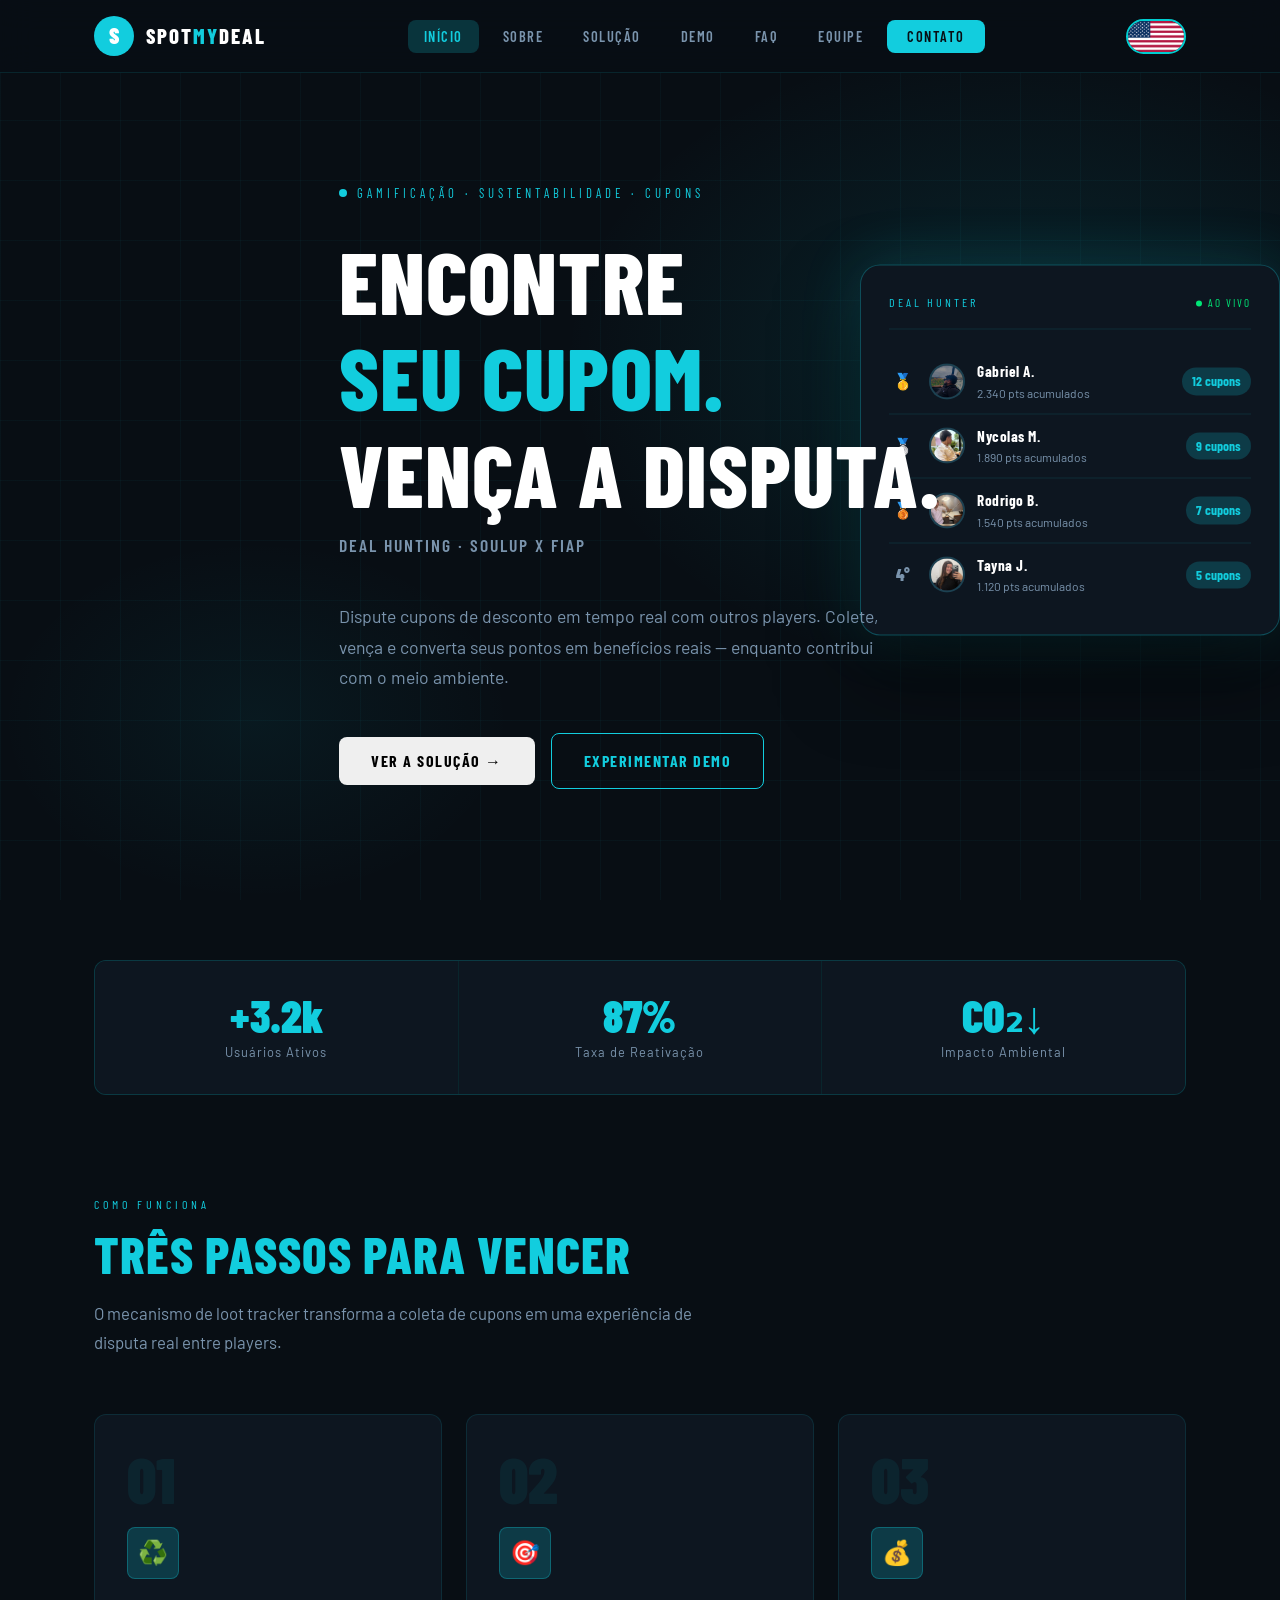
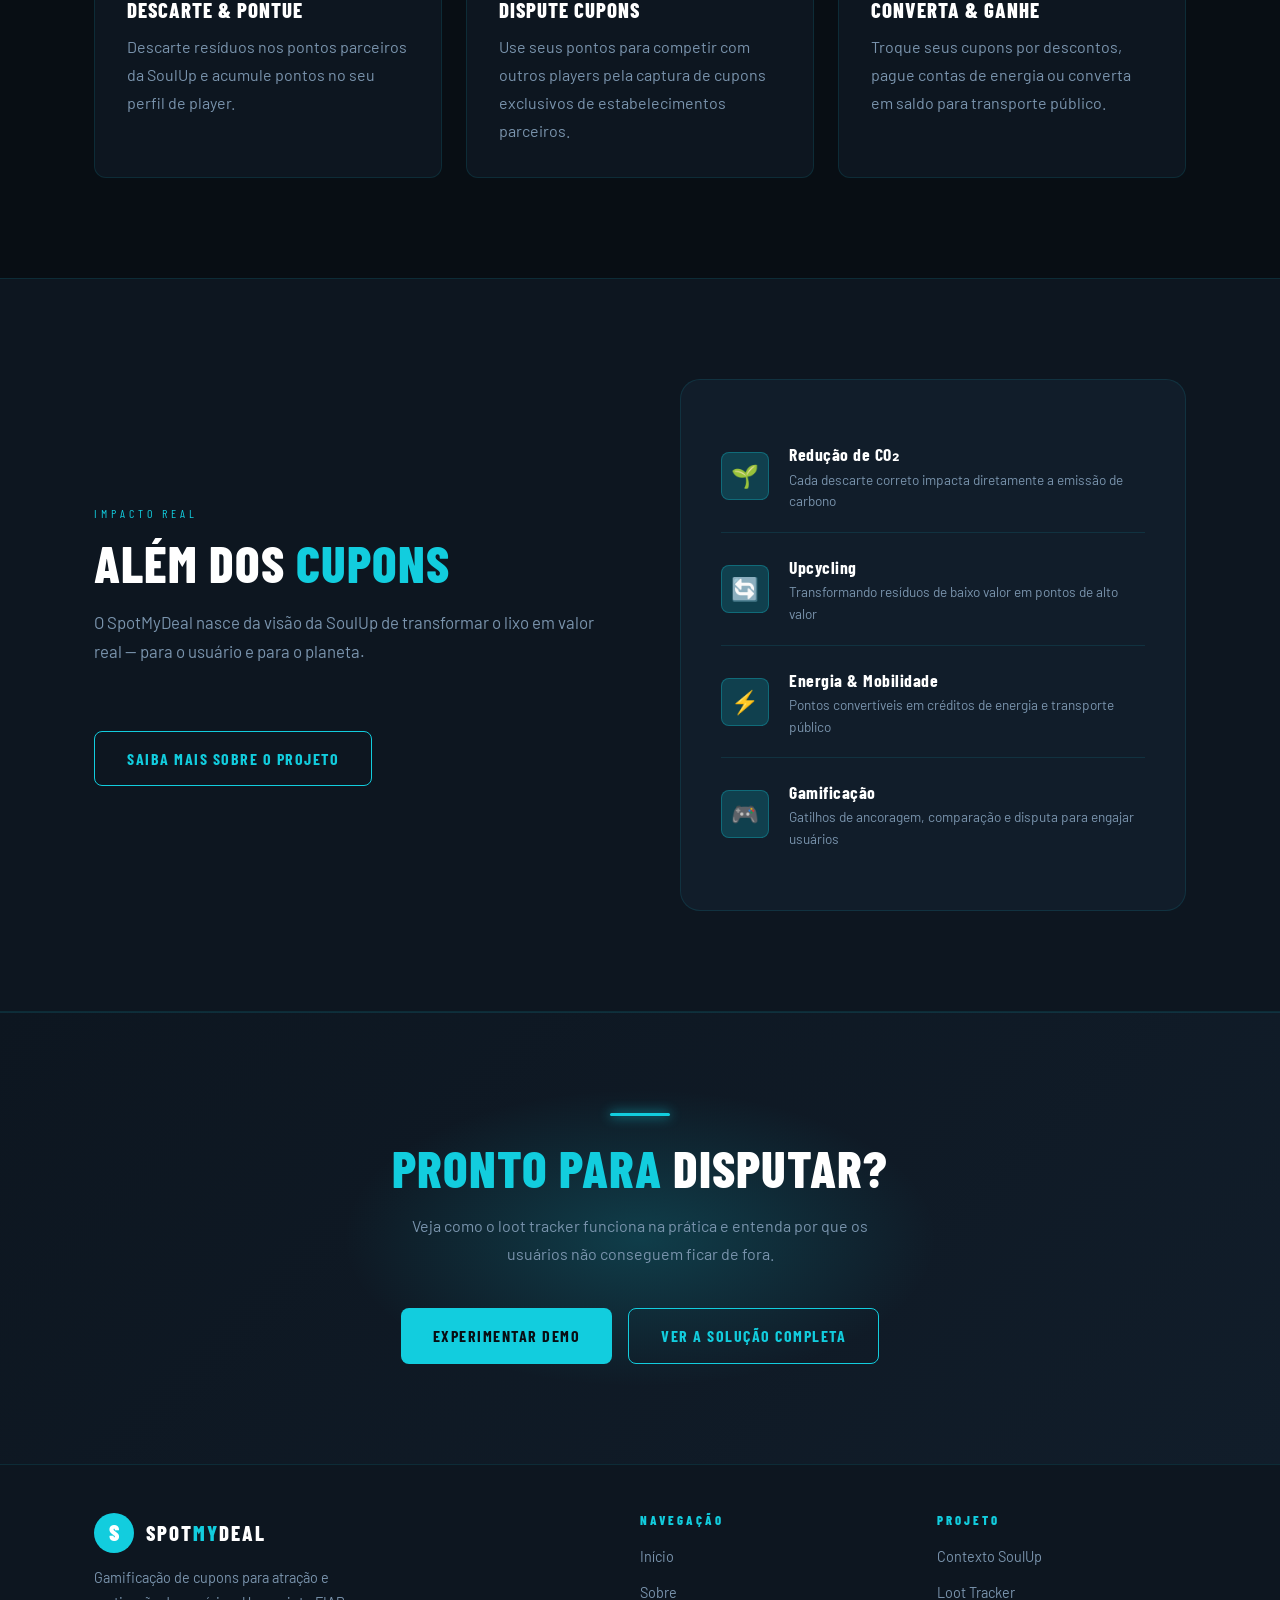
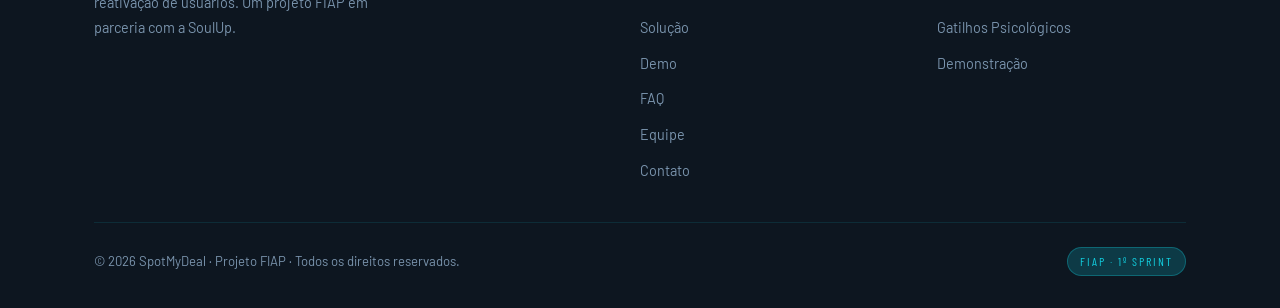
==== commit 72c5bdbe: "correção pt 1 do sistema de tradução" ====
--- a/index.html
+++ b/index.html
@@ -474,9 +474,9 @@
         </a>
         <ul class="nav-links">
           <li><a href="index.html" data-i18n="nav.home">Início</a></li>
-          <li><a href="sobre.html"data-i18n="nav.about">Sobre</a></li>
-          <li><a href="solucao.html"data-i18n="nav.solution">Solução</a></li>
-          <li><a href="demo.html"data-i18n="nav.demo">Demo</a></li>
+          <li><a href="sobre.html" data-i18n="nav.about">Sobre</a></li>
+          <li><a href="solucao.html" data-i18n="nav.solution">Solução</a></li>
+          <li><a href="demo.html" data-i18n="nav.demo">Demo</a></li>
           <li><a href="faq.html" data-i18n="nav.faq">FAQ</a></li>
           <li><a href="integrantes.html" data-i18n="nav.team">Equipe</a></li>
           <li><a href="contato.html" class="nav-cta" data-i18n="contact.h1">Contato</a></li>
@@ -511,10 +511,10 @@
             <span data-i18n="home.eyebrow">GAMIFICAÇÃO · SUSTENTABILIDADE · CUPONS</span>
           </div>
           <h1>
-    <span data-i18n="home.h1.line1">Encontre</span><br>
-    <span class="highlight" data-i18n="home.h1.line2">Seu Cupom.</span><br>
-    <span data-i18n="home.h1.line3">Vença a Disputa.</span>
-</h1>
+            <span data-i18n="home.h1.line1">Encontre</span><br>
+            <span class="highlight" data-i18n="home.h1.line2">Seu Cupom.</span><br>
+            <span data-i18n="home.h1.line3">Vença a Disputa.</span>
+          </h1>
           <p class="hero-sub">DEAL HUNTING · SoulUp x FIAP</p>
           <p data-i18n="home.desc">
             Dispute cupons de desconto em tempo real com outros players. Colete, vença e converta seus pontos em
@@ -522,7 +522,7 @@
           </p>
           <div class="hero-actions">
             <button class="btn" data-i18n="home.btn.solution">Ver a Solução →</button>
-           
+
             <a href="demo.html" class="btn btn-outline" data-i18n="home.btn.demo">Experimentar Demo</a>
           </div>
         </div>
@@ -601,9 +601,9 @@
       <div class="container">
         <span class="section-label" data-i18n="home.how.label">Como funciona</span>
         <h2 class="section-title">
-    <span data-i18n="home.how.title">Três passos para</span> 
-    <span data-i18n="home.how.title.hl">vencer</span>
-</h2>
+          <span data-i18n="home.how.title">Três passos para</span>
+          <span data-i18n="home.how.title.hl">vencer</span>
+        </h2>
         <p class="section-desc" data-i18n="home.how.desc">O mecanismo de loot tracker transforma a coleta de cupons em
           uma experiência de disputa
           real entre players.</p>
@@ -640,12 +640,17 @@
       <div class="container">
         <div class="impact-grid">
           <div>
-           <span class="section-label" data-i18n="home.impact.label">Impacto Real</span>
-            <h2 class="section-title">Além dos <span>cupons</span></h2>
+            <span class="section-label" data-i18n="home.impact.label">Impacto Real</span>
+            <h2 class="section-title">
+              <span data-i18n="impacto_titulo_1" style="color: white !important;">Além dos</span>
+              <span data-i18n="impacto_titulo_2">cupons</span>
+            </h2>
             <p class="section-desc" data-i18n="home.impact.desc">O SpotMyDeal nasce da visão da SoulUp de transformar o
               lixo em valor real — para o
               usuário e para o planeta.</p>
-            <a href="sobre.html" class="btn btn-outline" style="margin-top: 8px;">Saiba mais sobre o projeto</a>
+            <a href="sobre.html" class="btn btn-outline" style="margin-top: 8px;" data-i18n="home.impact.btn">
+              Saiba mais sobre o projeto
+            </a>
           </div>
           <div class="impact-visual">
             <div class="impact-item">
@@ -686,15 +691,19 @@
       <div class="container">
         <div class="glow-line" style="margin: 0 auto 24px;"></div>
         <h2 class="section-title">
-    <span data-i18n="home.cta.title">Pronto para</span> 
-    <span data-i18n="home.cta.hl" style="color: var(--white) !important;">disputar?</span>
-</h2>
+          <span data-i18n="home.cta.title">Pronto para</span>
+          <span data-i18n="home.cta.hl" style="color: var(--white) !important;">disputar?</span>
+        </h2>
         <p style="margin: 0 auto 40px; max-width: 500px;" data-i18n="home.cta.desc">Veja como o loot tracker funciona na
           prática e entenda por que
           os usuários não conseguem ficar de fora.</p>
         <div style="display: flex; gap: 16px; justify-content: center; flex-wrap: wrap;">
-          <a href="demo.html" class="btn btn-primary">Experimentar Demo</a>
-          <a href="solucao.html" class="btn btn-outline">Ver a Solução Completa</a>
+          <a href="demo.html" class="btn btn-primary" data-i18n="home.hero.btn_demo">
+            Experimentar Demo
+          </a>
+          <a href="solucao.html" class="btn btn-outline" data-i18n="home.hero.btn_solution">
+            Ver a Solução Completa
+          </a>
         </div>
       </div>
     </section>
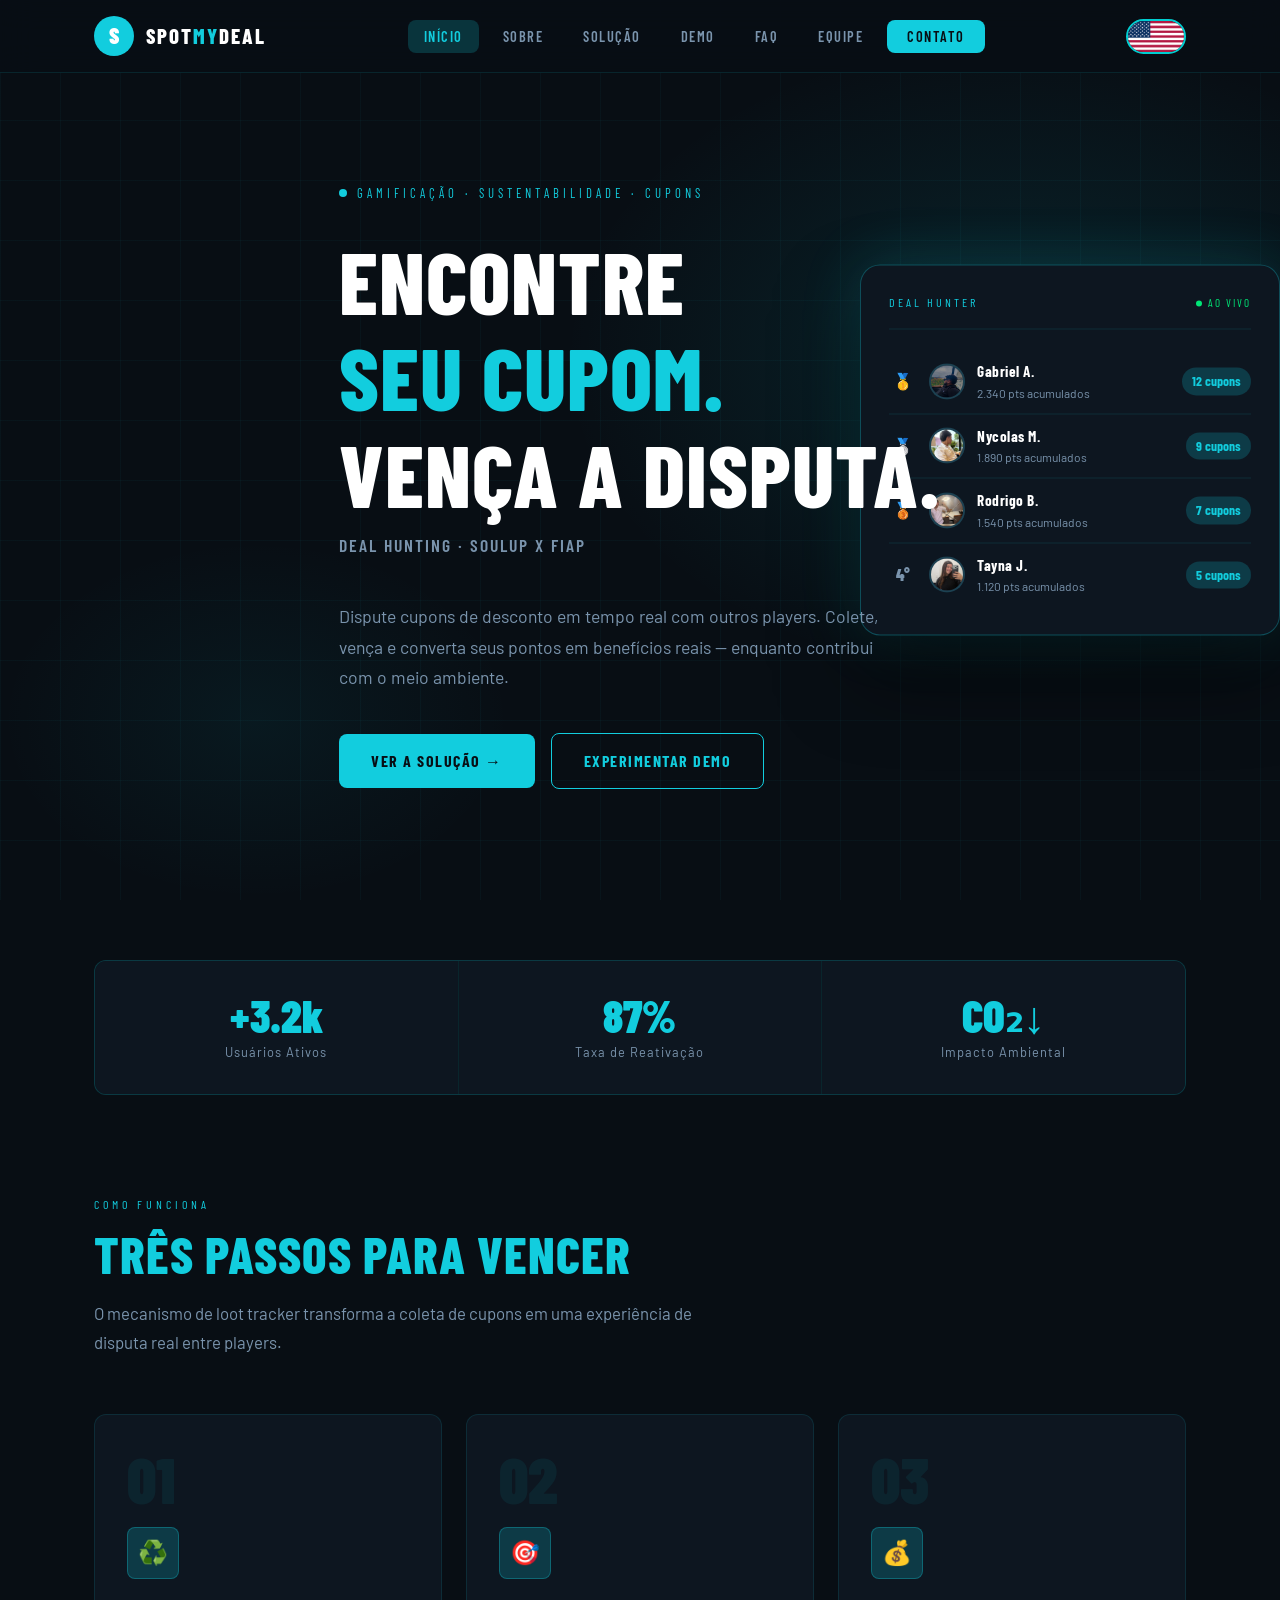
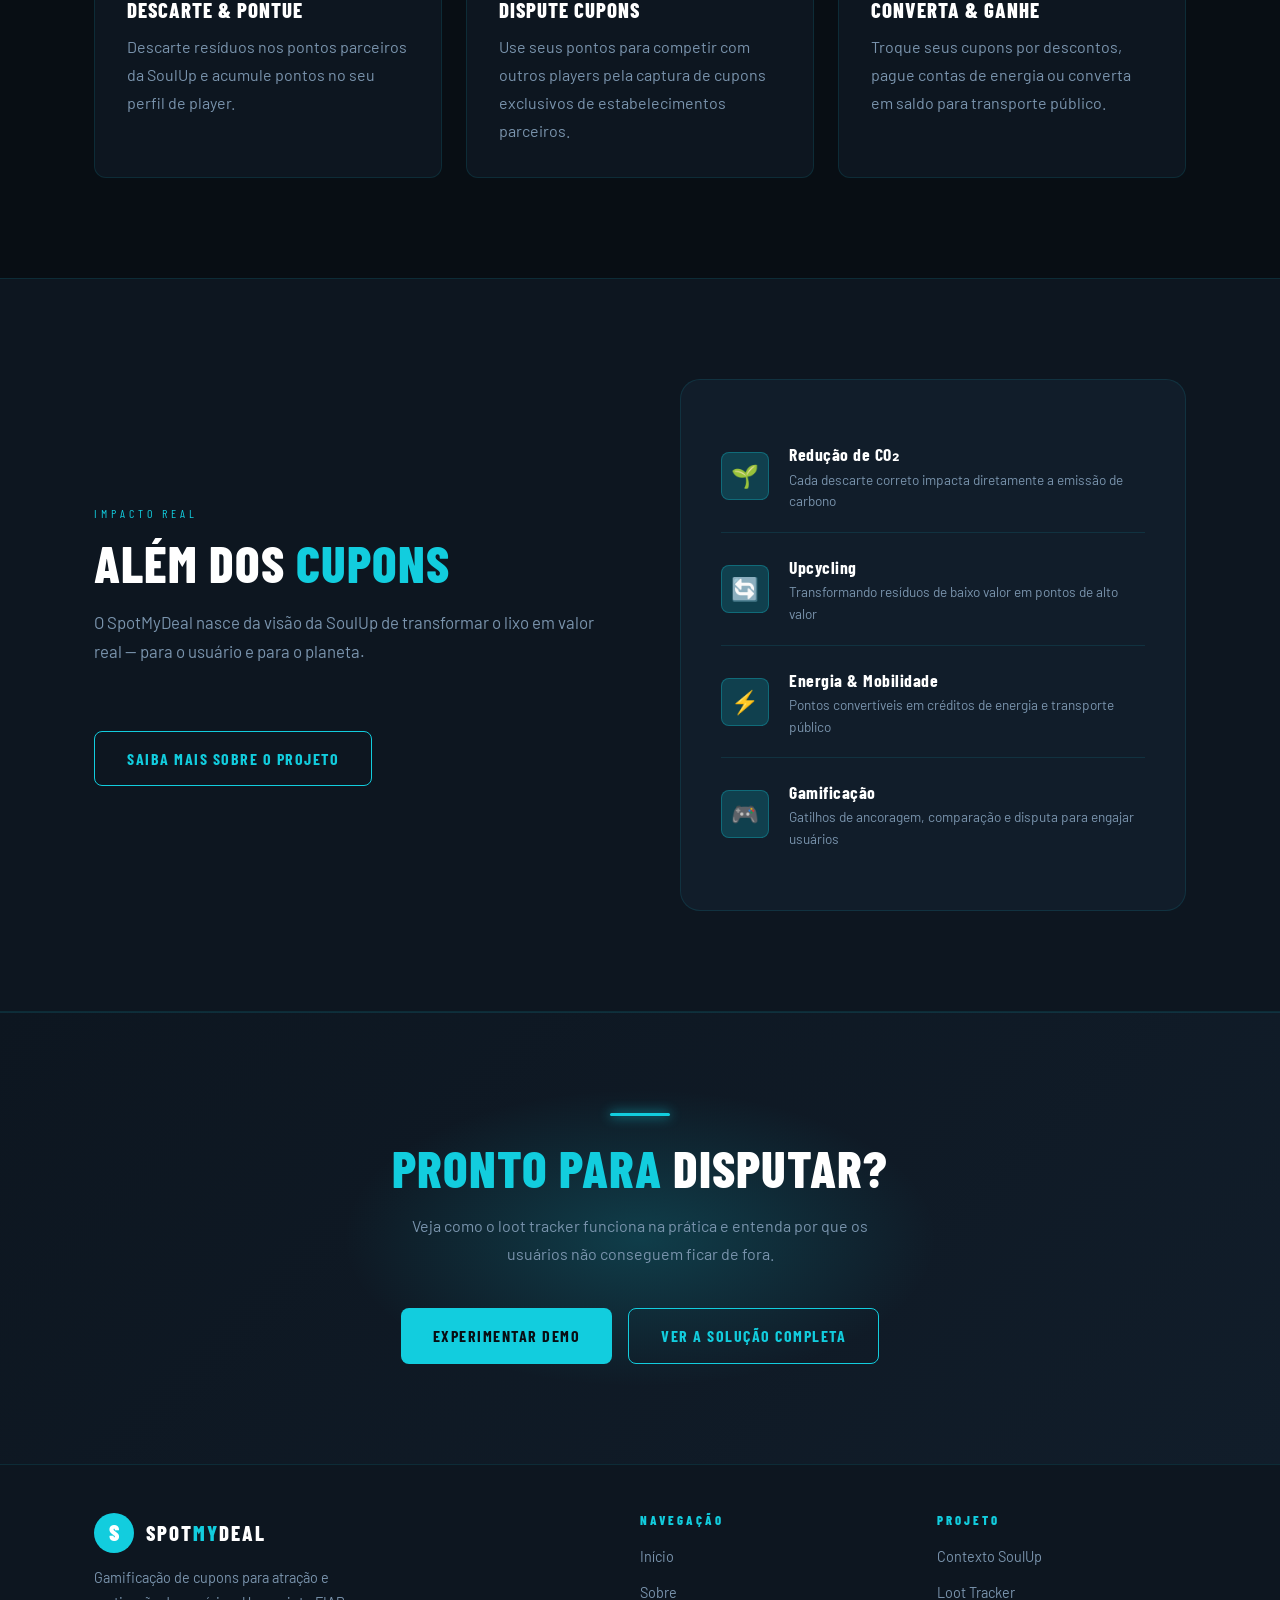
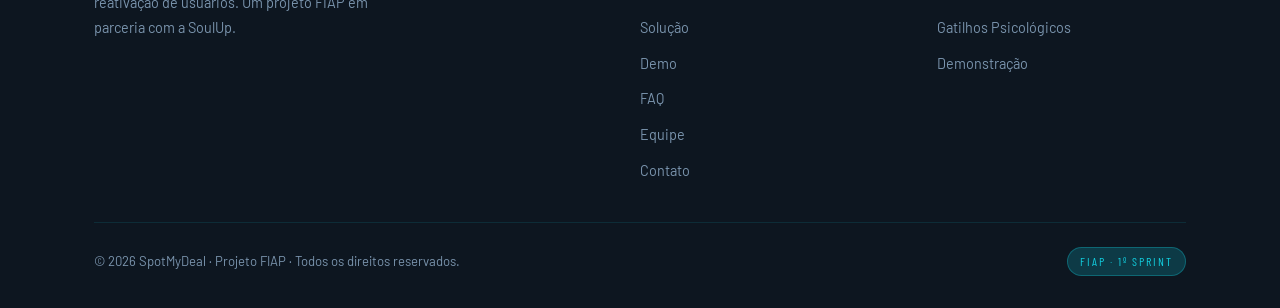
==== commit 8dc1bcba: "Feat: correção de botoes que pararam" ====
--- a/index.html
+++ b/index.html
@@ -521,7 +521,9 @@
             benefícios reais — enquanto contribui com o meio ambiente.
           </p>
           <div class="hero-actions">
-            <button class="btn" data-i18n="home.btn.solution">Ver a Solução →</button>
+            <a href="solucao.html" class="btn btn-primary" data-i18n="home.btn.solution">
+    Ver a Solução →
+</a>
 
             <a href="demo.html" class="btn btn-outline" data-i18n="home.btn.demo">Experimentar Demo</a>
           </div>
